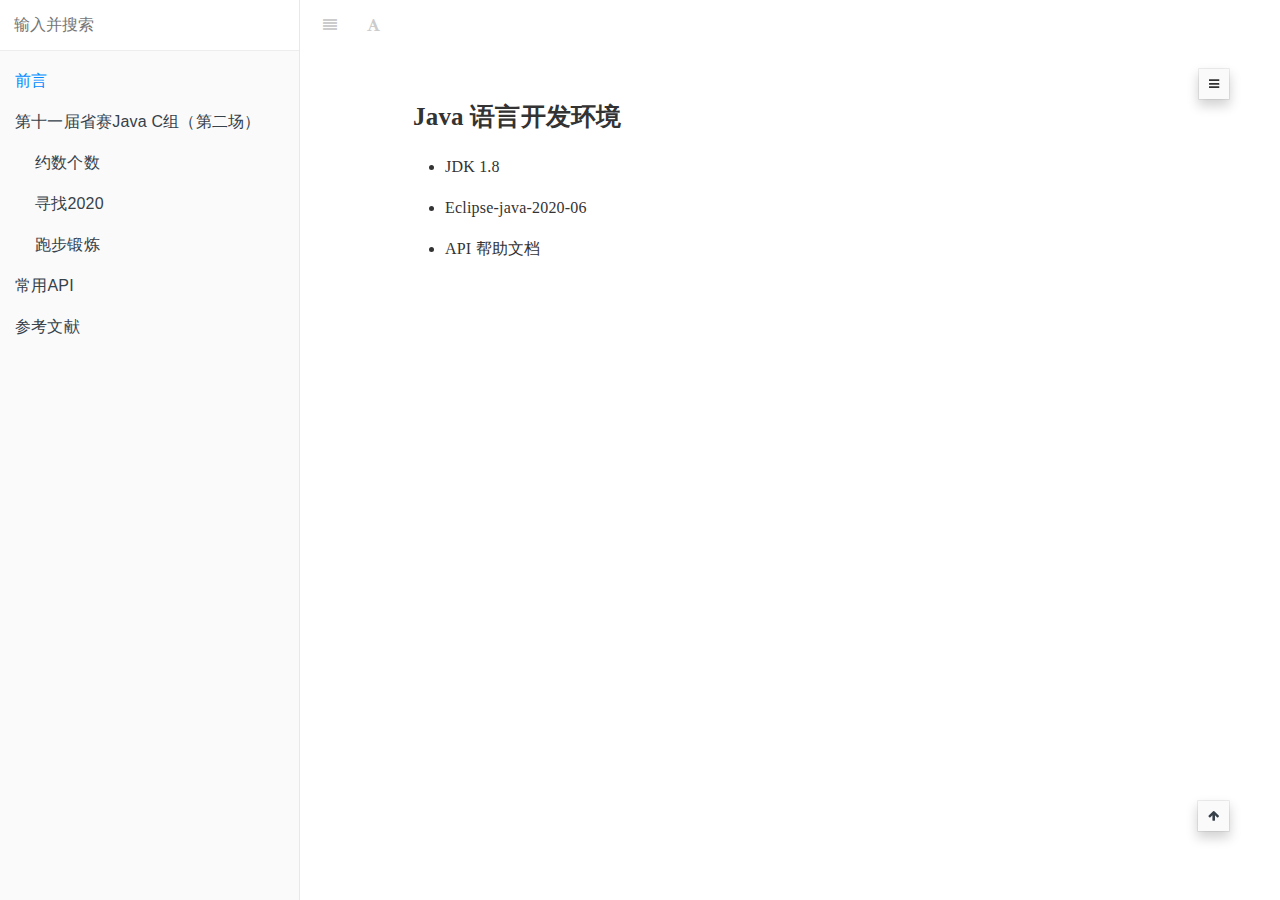
==== _gitbook/_book/index.html @ 218c842d "20230224-1-51" ====
<!DOCTYPE HTML>
<html lang="zh-hans" >
    <head>
        <meta charset="UTF-8">
        <meta content="text/html; charset=utf-8" http-equiv="Content-Type">
        <title>前言 · 蓝桥杯真题</title>
        <meta http-equiv="X-UA-Compatible" content="IE=edge" />
        <meta name="description" content="">
        <meta name="generator" content="GitBook 3.2.3">
        
        
        
    
    <link rel="stylesheet" href="gitbook/style.css">

    
            
                
                <link rel="stylesheet" href="gitbook/gitbook-plugin-anchor-navigation-ex/style/plugin.css">
                
            
                
                <link rel="stylesheet" href="gitbook/gitbook-plugin-katex/katex.min.css">
                
            
                
                <link rel="stylesheet" href="gitbook/gitbook-plugin-code/plugin.css">
                
            
                
                <link rel="stylesheet" href="gitbook/gitbook-plugin-highlight/website.css">
                
            
                
                <link rel="stylesheet" href="gitbook/gitbook-plugin-search/search.css">
                
            
                
                <link rel="stylesheet" href="gitbook/gitbook-plugin-fontsettings/website.css">
                
            
        

    

    
        
        <link rel="stylesheet" href="styles/website.css">
        
    

        
    
    
    <meta name="HandheldFriendly" content="true"/>
    <meta name="viewport" content="width=device-width, initial-scale=1, user-scalable=no">
    <meta name="apple-mobile-web-app-capable" content="yes">
    <meta name="apple-mobile-web-app-status-bar-style" content="black">
    <link rel="apple-touch-icon-precomposed" sizes="152x152" href="gitbook/images/apple-touch-icon-precomposed-152.png">
    <link rel="shortcut icon" href="gitbook/images/favicon.ico" type="image/x-icon">

    
    

    </head>
    <body>
        
<div class="book">
    <div class="book-summary">
        
            
<div id="book-search-input" role="search">
    <input type="text" placeholder="输入并搜索" />
</div>

            
                <nav role="navigation">
                


<ul class="summary">
    
    

    

    
        
        
    
        <li class="chapter active" data-level="1.1" data-path="./">
            
                <a href="./">
            
                    
                    前言
            
                </a>
            

            
        </li>
    
        <li class="chapter " data-level="1.2" >
            
                <span>
            
                    
                    第十一届省赛Java C组（第二场）
            
                </span>
            

            
            <ul class="articles">
                
    
        <li class="chapter " data-level="1.2.1" data-path="articles/00 第十一届省赛Java C组（第二场）/01 约数个数.html">
            
                <a href="articles/00 第十一届省赛Java C组（第二场）/01 约数个数.html">
            
                    
                    约数个数
            
                </a>
            

            
        </li>
    
        <li class="chapter " data-level="1.2.2" data-path="articles/00 第十一届省赛Java C组（第二场）/02 寻找2020.html">
            
                <a href="articles/00 第十一届省赛Java C组（第二场）/02 寻找2020.html">
            
                    
                    寻找2020
            
                </a>
            

            
        </li>
    
        <li class="chapter " data-level="1.2.3" data-path="articles/00 第十一届省赛Java C组（第二场）/03 跑步锻炼.html">
            
                <a href="articles/00 第十一届省赛Java C组（第二场）/03 跑步锻炼.html">
            
                    
                    跑步锻炼
            
                </a>
            

            
        </li>
    

            </ul>
            
        </li>
    
        <li class="chapter " data-level="1.3" data-path="articles/常用API.html">
            
                <a href="articles/常用API.html">
            
                    
                    常用API
            
                </a>
            

            
        </li>
    
        <li class="chapter " data-level="1.4" data-path="articles/参考文献.html">
            
                <a href="articles/参考文献.html">
            
                    
                    参考文献
            
                </a>
            

            
        </li>
    

    
</ul>

                </nav>
            
        
    </div>

    <div class="book-body">
        
            <div class="body-inner">
                
                    

<div class="book-header" role="navigation">
    

    <!-- Title -->
    <h1>
        <i class="fa fa-circle-o-notch fa-spin"></i>
        <a href="." >前言</a>
    </h1>
</div>




                    <div class="page-wrapper" tabindex="-1" role="main">
                        <div class="page-inner">
                            
<div id="book-search-results">
    <div class="search-noresults">
    
                                <section class="normal markdown-section">
                                
                                <div id="anchor-navigation-ex-navbar"><i class="fa fa-navicon"></i><ul><li><span class="title-icon "></span><a href="#java-&#x8BED;&#x8A00;&#x5F00;&#x53D1;&#x73AF;&#x5883;"><b></b>Java &#x8BED;&#x8A00;&#x5F00;&#x53D1;&#x73AF;&#x5883;</a></li></ul></div><a href="#java-&#x8BED;&#x8A00;&#x5F00;&#x53D1;&#x73AF;&#x5883;" id="anchorNavigationExGoTop"><i class="fa fa-arrow-up"></i></a><h1 id="java-&#x8BED;&#x8A00;&#x5F00;&#x53D1;&#x73AF;&#x5883;"><a name="java-&#x8BED;&#x8A00;&#x5F00;&#x53D1;&#x73AF;&#x5883;" class="anchor-navigation-ex-anchor" href="#java-&#x8BED;&#x8A00;&#x5F00;&#x53D1;&#x73AF;&#x5883;"><i class="fa fa-link" aria-hidden="true"></i></a>Java &#x8BED;&#x8A00;&#x5F00;&#x53D1;&#x73AF;&#x5883;</h1>
<ul>
<li><p>JDK 1.8</p>
</li>
<li><p>Eclipse-java-2020-06</p>
</li>
<li><p>API &#x5E2E;&#x52A9;&#x6587;&#x6863;</p>
</li>
</ul>

                                
                                </section>
                            
    </div>
    <div class="search-results">
        <div class="has-results">
            
            <h1 class="search-results-title"><span class='search-results-count'></span> results matching "<span class='search-query'></span>"</h1>
            <ul class="search-results-list"></ul>
            
        </div>
        <div class="no-results">
            
            <h1 class="search-results-title">No results matching "<span class='search-query'></span>"</h1>
            
        </div>
    </div>
</div>

                        </div>
                    </div>
                
            </div>

            
                
                
            
        
    </div>

    <script>
        var gitbook = gitbook || [];
        gitbook.push(function() {
            gitbook.page.hasChanged({"page":{"title":"前言","level":"1.1","depth":1,"next":{"title":"第十一届省赛Java C组（第二场）","level":"1.2","depth":1,"ref":"","articles":[{"title":"约数个数","level":"1.2.1","depth":2,"path":"articles/00 第十一届省赛Java C组（第二场）/01 约数个数.md","ref":"articles/00 第十一届省赛Java C组（第二场）/01 约数个数.md","articles":[]},{"title":"寻找2020","level":"1.2.2","depth":2,"path":"articles/00 第十一届省赛Java C组（第二场）/02 寻找2020.md","ref":"articles/00 第十一届省赛Java C组（第二场）/02 寻找2020.md","articles":[]},{"title":"跑步锻炼","level":"1.2.3","depth":2,"path":"articles/00 第十一届省赛Java C组（第二场）/03 跑步锻炼.md","ref":"articles/00 第十一届省赛Java C组（第二场）/03 跑步锻炼.md","articles":[]}]},"dir":"ltr"},"config":{"plugins":["-sharing","anchor-navigation-ex","katex","code","livereload"],"styles":{"website":"styles/website.css"},"pluginsConfig":{"livereload":{},"search":{},"lunr":{"maxIndexSize":1000000,"ignoreSpecialCharacters":false},"code":{"copyButtons":true},"katex":{},"fontsettings":{"theme":"white","family":"sans","size":2},"fontSettings":{"size":2,"family":"serif","theme":"white"},"highlight":{},"anchor-navigation-ex":{"showLevelIcon":false,"mode":"float","pageTop":{"level1Icon":"","level2Icon":"","level3Icon":"","showLevelIcon":false},"showLevel":false,"tocLevel1Icon":"fa fa-hand-o-right","tocLevel2Icon":"fa fa-hand-o-right","tocLevel3Icon":"fa fa-hand-o-right","showGoTop":true,"printLog":false,"multipleH1":false,"multipleH2":false,"associatedWithSummary":true,"multipleH3":false,"float":{"floatIcon":"fa fa-navicon","level1Icon":"","level2Icon":"","level3Icon":"","showLevelIcon":false},"multipleH4":false},"theme-default":{"styles":{"website":"styles/website.css","pdf":"styles/pdf.css","epub":"styles/epub.css","mobi":"styles/mobi.css","ebook":"styles/ebook.css","print":"styles/print.css"},"showLevel":false}},"theme":"default","pdf":{"pageNumbers":true,"fontSize":12,"fontFamily":"Arial","paperSize":"a4","chapterMark":"pagebreak","pageBreaksBefore":"/","margin":{"right":62,"left":62,"top":56,"bottom":56}},"structure":{"langs":"LANGS.md","readme":"README.md","glossary":"GLOSSARY.md","summary":"SUMMARY.md"},"variables":{},"title":"蓝桥杯真题","language":"zh-hans","gitbook":"*"},"file":{"path":"README.md","mtime":"2023-02-23T16:54:51.376Z","type":"markdown"},"gitbook":{"version":"3.2.3","time":"2023-02-23T17:39:58.473Z"},"basePath":".","book":{"language":""}});
        });
    </script>
</div>

        
    <script src="gitbook/gitbook.js"></script>
    <script src="gitbook/theme.js"></script>
    
        
        <script src="gitbook/gitbook-plugin-code/plugin.js"></script>
        
    
        
        <script src="gitbook/gitbook-plugin-livereload/plugin.js"></script>
        
    
        
        <script src="gitbook/gitbook-plugin-search/search-engine.js"></script>
        
    
        
        <script src="gitbook/gitbook-plugin-search/search.js"></script>
        
    
        
        <script src="gitbook/gitbook-plugin-lunr/lunr.min.js"></script>
        
    
        
        <script src="gitbook/gitbook-plugin-lunr/search-lunr.js"></script>
        
    
        
        <script src="gitbook/gitbook-plugin-fontsettings/fontsettings.js"></script>
        
    

    </body>
</html>
---- _gitbook/_book/gitbook/gitbook-plugin-anchor-navigation-ex/style/plugin.css ----
/** 浮动导航 */
#anchor-navigation-ex-navbar {
    background-color: #fafafa;
    border: 1px solid rgba(0, 0, 0, .07);
    border-radius: 1px;
    -webkit-box-shadow: 0 6px 12px rgba(0, 0, 0, .175);
    box-shadow: 0 6px 12px rgba(0, 0, 0, .175);
    background-clip: padding-box;
    padding: 5px 10px;
    position: fixed;
    /*background-color: rgba(255,255,255,0.98);*/
    right: 50px;
    top: 68px;
    font-size: 12px;
    white-space: nowrap;
    z-index: 999;
    cursor: pointer;
    text-align: right;
    max-height: 70%;
    overflow-y: auto;
    overflow-x: hidden;
}

#anchor-navigation-ex-navbar ul {
    display: none;
    text-align: left;
    padding-right: 10px;
    padding-left: 10px;
    list-style-type: none;
}

#anchor-navigation-ex-navbar:hover ul {
    display: block;
}

#anchor-navigation-ex-navbar ul li a {
    text-decoration: none;
    border-bottom: none;
    font-size: 14px;
    color: #364149;
    background: 0 0;
    text-overflow: ellipsis;
    overflow: hidden;
    white-space: nowrap;
    position: relative;
}

#anchor-navigation-ex-navbar ul li a:hover {
    text-decoration: underline;
}

#anchor-navigation-ex-navbar ul li .title-icon {
    padding-right: 4px;
}

/*对应官网皮肤主题颜色*/
.book.color-theme-1 #anchor-navigation-ex-navbar {
    background-color: #111111;
    border-color: #7e888b;
    color: #afa790;
}

.book.color-theme-1 #anchor-navigation-ex-navbar ul li a {
    color: #877f6a;
}

.book.color-theme-2 #anchor-navigation-ex-navbar {
    background-color: #2d3143;
    border-color: #272a3a;
    color: #bcc1d2;
}

.book.color-theme-2 #anchor-navigation-ex-navbar ul li a {
    color: #c1c6d7;
}

/* 返回顶部 */
#anchorNavigationExGoTop {
    position: fixed;
    right: 50px;
    bottom: 68px;
    background-color: #fafafa;
    border: 1px solid rgba(0, 0, 0, .07);
    border-radius: 1px;
    -webkit-box-shadow: 0 6px 12px rgba(0, 0, 0, .175);
    box-shadow: 0 6px 12px rgba(0, 0, 0, .175);
    background-clip: padding-box;
    z-index: 999;
    cursor: pointer;
    font-size: 12px;
    padding: 5px 10px;
    color: #364149;
}
/*对应官网皮肤主题颜色*/
.book.color-theme-1 #anchorNavigationExGoTop {
    background-color: #111111;
    border-color: #7e888b;
    color: #afa790;
}

.book.color-theme-2 #anchorNavigationExGoTop {
    background-color: #2d3143;
    border-color: #272a3a;
    color: #bcc1d2;
}

a.anchor-navigation-ex-anchor {
    color: inherit !important;
    display: none;
    margin-left: -30px;
    padding-left: 40px;
    cursor: pointer;
    position: absolute;
    top: 0;
    left: 0;
    bottom: 0;
}

a.anchor-navigation-ex-anchor i {
    margin-left: -30px;
    /*color: #000;*/
    vertical-align: middle;
    font-size: 16px !important;
}

h1, h2, h3, h4, h5, h6 {
    position: relative;
}

h1:hover a.anchor-navigation-ex-anchor, h2:hover a.anchor-navigation-ex-anchor, h3:hover a.anchor-navigation-ex-anchor,
h4:hover a.anchor-navigation-ex-anchor, h5:hover a.anchor-navigation-ex-anchor, h6:hover a.anchor-navigation-ex-anchor {
    display: inline-block;
}

.book .book-body .page-wrapper .page-inner section.normal {
    overflow: visible;
}

/* 页面内顶部固定导航  */
#anchor-navigation-ex-pagetop-navbar{
    border: 1px solid rgba(0, 0, 0, .07);
    border-radius: 1px;
    background-clip: padding-box;
    padding: 5px 10px;
    background-color: #fafafa;
    font-size: 12px;
}

#anchor-navigation-ex-pagetop-navbar ul {
    text-align: left;
    padding-right: 10px;
    padding-left: 10px;
    list-style-type: none;
}

#anchor-navigation-ex-pagetop-navbar:hover ul {
    display: block;
}

#anchor-navigation-ex-pagetop-navbar ul li a {
    text-decoration: none;
    border-bottom: none;
    font-size: 14px;
    color: #364149;
    background: 0 0;
    text-overflow: ellipsis;
    overflow: hidden;
    white-space: nowrap;
    position: relative;
}

#anchor-navigation-ex-pagetop-navbar ul li a:hover {
    text-decoration: underline;
}

#anchor-navigation-ex-pagetop-navbar ul li .title-icon {
    padding-right: 4px;
}

/*对应官网皮肤主题颜色*/
.book.color-theme-1 #anchor-navigation-ex-pagetop-navbar {
    background-color: #111111;
    border-color: #7e888b;
    color: #afa790;
}

.book.color-theme-1 #anchor-navigation-ex-pagetop-navbar ul li a {
    color: #877f6a;
}

.book.color-theme-2 #anchor-navigation-ex-pagetop-navbar {
    background-color: #2d3143;
    border-color: #272a3a;
    color: #bcc1d2;
}

.book.color-theme-2 #anchor-navigation-ex-pagetop-navbar ul li a {
    color: #c1c6d7;
}
---- _gitbook/_book/gitbook/gitbook-plugin-code/plugin.css ----
#code-textarea {
  height: 0;
  position: fixed;
  top: -1000px;
  width: 0;
}

.code-wrapper {
  position: relative;
}

.code-wrapper i {
  color: #c1c7cd;
  cursor: pointer;
  font-size: 12px;
  font-weight: bold;
  position: absolute;
  right: 1em;
  top: 1em;
}

.code-wrapper pre {
  background: #f7f8f9;
  border-radius: 3px;
  counter-reset: line;
  font-size: 15px;
}

.code-wrapper pre > code > span.code-line:before {
  counter-increment: line;
  color: #c1c7cd;
  content: counter(line);
  display: inline-block;
  font-size: 12px;
  margin-right: 1.5em;
  width: 1em;
}
---- _gitbook/_book/gitbook/gitbook-plugin-highlight/website.css ----
.book .book-body .page-wrapper .page-inner section.normal pre,
.book .book-body .page-wrapper .page-inner section.normal code {
  /* http://jmblog.github.com/color-themes-for-google-code-highlightjs */
  /* Tomorrow Comment */
  /* Tomorrow Red */
  /* Tomorrow Orange */
  /* Tomorrow Yellow */
  /* Tomorrow Green */
  /* Tomorrow Aqua */
  /* Tomorrow Blue */
  /* Tomorrow Purple */
}
.book .book-body .page-wrapper .page-inner section.normal pre .hljs-comment,
.book .book-body .page-wrapper .page-inner section.normal code .hljs-comment,
.book .book-body .page-wrapper .page-inner section.normal pre .hljs-title,
.book .book-body .page-wrapper .page-inner section.normal code .hljs-title {
  color: #8e908c;
}
.book .book-body .page-wrapper .page-inner section.normal pre .hljs-variable,
.book .book-body .page-wrapper .page-inner section.normal code .hljs-variable,
.book .book-body .page-wrapper .page-inner section.normal pre .hljs-attribute,
.book .book-body .page-wrapper .page-inner section.normal code .hljs-attribute,
.book .book-body .page-wrapper .page-inner section.normal pre .hljs-tag,
.book .book-body .page-wrapper .page-inner section.normal code .hljs-tag,
.book .book-body .page-wrapper .page-inner section.normal pre .hljs-regexp,
.book .book-body .page-wrapper .page-inner section.normal code .hljs-regexp,
.book .book-body .page-wrapper .page-inner section.normal pre .hljs-deletion,
.book .book-body .page-wrapper .page-inner section.normal code .hljs-deletion,
.book .book-body .page-wrapper .page-inner section.normal pre .ruby .hljs-constant,
.book .book-body .page-wrapper .page-inner section.normal code .ruby .hljs-constant,
.book .book-body .page-wrapper .page-inner section.normal pre .xml .hljs-tag .hljs-title,
.book .book-body .page-wrapper .page-inner section.normal code .xml .hljs-tag .hljs-title,
.book .book-body .page-wrapper .page-inner section.normal pre .xml .hljs-pi,
.book .book-body .page-wrapper .page-inner section.normal code .xml .hljs-pi,
.book .book-body .page-wrapper .page-inner section.normal pre .xml .hljs-doctype,
.book .book-body .page-wrapper .page-inner section.normal code .xml .hljs-doctype,
.book .book-body .page-wrapper .page-inner section.normal pre .html .hljs-doctype,
.book .book-body .page-wrapper .page-inner section.normal code .html .hljs-doctype,
.book .book-body .page-wrapper .page-inner section.normal pre .css .hljs-id,
.book .book-body .page-wrapper .page-inner section.normal code .css .hljs-id,
.book .book-body .page-wrapper .page-inner section.normal pre .css .hljs-class,
.book .book-body .page-wrapper .page-inner section.normal code .css .hljs-class,
.book .book-body .page-wrapper .page-inner section.normal pre .css .hljs-pseudo,
.book .book-body .page-wrapper .page-inner section.normal code .css .hljs-pseudo {
  color: #c82829;
}
.book .book-body .page-wrapper .page-inner section.normal pre .hljs-number,
.book .book-body .page-wrapper .page-inner section.normal code .hljs-number,
.book .book-body .page-wrapper .page-inner section.normal pre .hljs-preprocessor,
.book .book-body .page-wrapper .page-inner section.normal code .hljs-preprocessor,
.book .book-body .page-wrapper .page-inner section.normal pre .hljs-pragma,
.book .book-body .page-wrapper .page-inner section.normal code .hljs-pragma,
.book .book-body .page-wrapper .page-inner section.normal pre .hljs-built_in,
.book .book-body .page-wrapper .page-inner section.normal code .hljs-built_in,
.book .book-body .page-wrapper .page-inner section.normal pre .hljs-literal,
.book .book-body .page-wrapper .page-inner section.normal code .hljs-literal,
.book .book-body .page-wrapper .page-inner section.normal pre .hljs-params,
.book .book-body .page-wrapper .page-inner section.normal code .hljs-params,
.book .book-body .page-wrapper .page-inner section.normal pre .hljs-constant,
.book .book-body .page-wrapper .page-inner section.normal code .hljs-constant {
  color: #f5871f;
}
.book .book-body .page-wrapper .page-inner section.normal pre .ruby .hljs-class .hljs-title,
.book .book-body .page-wrapper .page-inner section.normal code .ruby .hljs-class .hljs-title,
.book .book-body .page-wrapper .page-inner section.normal pre .css .hljs-rules .hljs-attribute,
.book .book-body .page-wrapper .page-inner section.normal code .css .hljs-rules .hljs-attribute {
  color: #eab700;
}
.book .book-body .page-wrapper .page-inner section.normal pre .hljs-string,
.book .book-body .page-wrapper .page-inner section.normal code .hljs-string,
.book .book-body .page-wrapper .page-inner section.normal pre .hljs-value,
.book .book-body .page-wrapper .page-inner section.normal code .hljs-value,
.book .book-body .page-wrapper .page-inner section.normal pre .hljs-inheritance,
.book .book-body .page-wrapper .page-inner section.normal code .hljs-inheritance,
.book .book-body .page-wrapper .page-inner section.normal pre .hljs-header,
.book .book-body .page-wrapper .page-inner section.normal code .hljs-header,
.book .book-body .page-wrapper .page-inner section.normal pre .hljs-addition,
.book .book-body .page-wrapper .page-inner section.normal code .hljs-addition,
.book .book-body .page-wrapper .page-inner section.normal pre .ruby .hljs-symbol,
.book .book-body .page-wrapper .page-inner section.normal code .ruby .hljs-symbol,
.book .book-body .page-wrapper .page-inner section.normal pre .xml .hljs-cdata,
.book .book-body .page-wrapper .page-inner section.normal code .xml .hljs-cdata {
  color: #718c00;
}
.book .book-body .page-wrapper .page-inner section.normal pre .css .hljs-hexcolor,
.book .book-body .page-wrapper .page-inner section.normal code .css .hljs-hexcolor {
  color: #3e999f;
}
.book .book-body .page-wrapper .page-inner section.normal pre .hljs-function,
.book .book-body .page-wrapper .page-inner section.normal code .hljs-function,
.book .book-body .page-wrapper .page-inner section.normal pre .python .hljs-decorator,
.book .book-body .page-wrapper .page-inner section.normal code .python .hljs-decorator,
.book .book-body .page-wrapper .page-inner section.normal pre .python .hljs-title,
.book .book-body .page-wrapper .page-inner section.normal code .python .hljs-title,
.book .book-body .page-wrapper .page-inner section.normal pre .ruby .hljs-function .hljs-title,
.book .book-body .page-wrapper .page-inner section.normal code .ruby .hljs-function .hljs-title,
.book .book-body .page-wrapper .page-inner section.normal pre .ruby .hljs-title .hljs-keyword,
.book .book-body .page-wrapper .page-inner section.normal code .ruby .hljs-title .hljs-keyword,
.book .book-body .page-wrapper .page-inner section.normal pre .perl .hljs-sub,
.book .book-body .page-wrapper .page-inner section.normal code .perl .hljs-sub,
.book .book-body .page-wrapper .page-inner section.normal pre .javascript .hljs-title,
.book .book-body .page-wrapper .page-inner section.normal code .javascript .hljs-title,
.book .book-body .page-wrapper .page-inner section.normal pre .coffeescript .hljs-title,
.book .book-body .page-wrapper .page-inner section.normal code .coffeescript .hljs-title {
  color: #4271ae;
}
.book .book-body .page-wrapper .page-inner section.normal pre .hljs-keyword,
.book .book-body .page-wrapper .page-inner section.normal code .hljs-keyword,
.book .book-body .page-wrapper .page-inner section.normal pre .javascript .hljs-function,
.book .book-body .page-wrapper .page-inner section.normal code .javascript .hljs-function {
  color: #8959a8;
}
.book .book-body .page-wrapper .page-inner section.normal pre .hljs,
.book .book-body .page-wrapper .page-inner section.normal code .hljs {
  display: block;
  background: white;
  color: #4d4d4c;
  padding: 0.5em;
}
.book .book-body .page-wrapper .page-inner section.normal pre .coffeescript .javascript,
.book .book-body .page-wrapper .page-inner section.normal code .coffeescript .javascript,
.book .book-body .page-wrapper .page-inner section.normal pre .javascript .xml,
.book .book-body .page-wrapper .page-inner section.normal code .javascript .xml,
.book .book-body .page-wrapper .page-inner section.normal pre .tex .hljs-formula,
.book .book-body .page-wrapper .page-inner section.normal code .tex .hljs-formula,
.book .book-body .page-wrapper .page-inner section.normal pre .xml .javascript,
.book .book-body .page-wrapper .page-inner section.normal code .xml .javascript,
.book .book-body .page-wrapper .page-inner section.normal pre .xml .vbscript,
.book .book-body .page-wrapper .page-inner section.normal code .xml .vbscript,
.book .book-body .page-wrapper .page-inner section.normal pre .xml .css,
.book .book-body .page-wrapper .page-inner section.normal code .xml .css,
.book .book-body .page-wrapper .page-inner section.normal pre .xml .hljs-cdata,
.book .book-body .page-wrapper .page-inner section.normal code .xml .hljs-cdata {
  opacity: 0.5;
}
.book.color-theme-1 .book-body .page-wrapper .page-inner section.normal pre,
.book.color-theme-1 .book-body .page-wrapper .page-inner section.normal code {
  /*

Orginal Style from ethanschoonover.com/solarized (c) Jeremy Hull <sourdrums@gmail.com>

*/
  /* Solarized Green */
  /* Solarized Cyan */
  /* Solarized Blue */
  /* Solarized Yellow */
  /* Solarized Orange */
  /* Solarized Red */
  /* Solarized Violet */
}
.book.color-theme-1 .book-body .page-wrapper .page-inner section.normal pre .hljs,
.book.color-theme-1 .book-body .page-wrapper .page-inner section.normal code .hljs {
  display: block;
  padding: 0.5em;
  background: #fdf6e3;
  color: #657b83;
}
.book.color-theme-1 .book-body .page-wrapper .page-inner section.normal pre .hljs-comment,
.book.color-theme-1 .book-body .page-wrapper .page-inner section.normal code .hljs-comment,
.book.color-theme-1 .book-body .page-wrapper .page-inner section.normal pre .hljs-template_comment,
.book.color-theme-1 .book-body .page-wrapper .page-inner section.normal code .hljs-template_comment,
.book.color-theme-1 .book-body .page-wrapper .page-inner section.normal pre .diff .hljs-header,
.book.color-theme-1 .book-body .page-wrapper .page-inner section.normal code .diff .hljs-header,
.book.color-theme-1 .book-body .page-wrapper .page-inner section.normal pre .hljs-doctype,
.book.color-theme-1 .book-body .page-wrapper .page-inner section.normal code .hljs-doctype,
.book.color-theme-1 .book-body .page-wrapper .page-inner section.normal pre .hljs-pi,
.book.color-theme-1 .book-body .page-wrapper .page-inner section.normal code .hljs-pi,
.book.color-theme-1 .book-body .page-wrapper .page-inner section.normal pre .lisp .hljs-string,
.book.color-theme-1 .book-body .page-wrapper .page-inner section.normal code .lisp .hljs-string,
.book.color-theme-1 .book-body .page-wrapper .page-inner section.normal pre .hljs-javadoc,
.book.color-theme-1 .book-body .page-wrapper .page-inner section.normal code .hljs-javadoc {
  color: #93a1a1;
}
.book.color-theme-1 .book-body .page-wrapper .page-inner section.normal pre .hljs-keyword,
.book.color-theme-1 .book-body .page-wrapper .page-inner section.normal code .hljs-keyword,
.book.color-theme-1 .book-body .page-wrapper .page-inner section.normal pre .hljs-winutils,
.book.color-theme-1 .book-body .page-wrapper .page-inner section.normal code .hljs-winutils,
.book.color-theme-1 .book-body .page-wrapper .page-inner section.normal pre .method,
.book.color-theme-1 .book-body .page-wrapper .page-inner section.normal code .method,
.book.color-theme-1 .book-body .page-wrapper .page-inner section.normal pre .hljs-addition,
.book.color-theme-1 .book-body .page-wrapper .page-inner section.normal code .hljs-addition,
.book.color-theme-1 .book-body .page-wrapper .page-inner section.normal pre .css .hljs-tag,
.book.color-theme-1 .book-body .page-wrapper .page-inner section.normal code .css .hljs-tag,
.book.color-theme-1 .book-body .page-wrapper .page-inner section.normal pre .hljs-request,
.book.color-theme-1 .book-body .page-wrapper .page-inner section.normal code .hljs-request,
.book.color-theme-1 .book-body .page-wrapper .page-inner section.normal pre .hljs-status,
.book.color-theme-1 .book-body .page-wrapper .page-inner section.normal code .hljs-status,
.book.color-theme-1 .book-body .page-wrapper .page-inner section.normal pre .nginx .hljs-title,
.book.color-theme-1 .book-body .page-wrapper .page-inner section.normal code .nginx .hljs-title {
  color: #859900;
}
.book.color-theme-1 .book-body .page-wrapper .page-inner section.normal pre .hljs-number,
.book.color-theme-1 .book-body .page-wrapper .page-inner section.normal code .hljs-number,
.book.color-theme-1 .book-body .page-wrapper .page-inner section.normal pre .hljs-command,
.book.color-theme-1 .book-body .page-wrapper .page-inner section.normal code .hljs-command,
.book.color-theme-1 .book-body .page-wrapper .page-inner section.normal pre .hljs-string,
.book.color-theme-1 .book-body .page-wrapper .page-inner section.normal code .hljs-string,
.book.color-theme-1 .book-body .page-wrapper .page-inner section.normal pre .hljs-tag .hljs-value,
.book.color-theme-1 .book-body .page-wrapper .page-inner section.normal code .hljs-tag .hljs-value,
.book.color-theme-1 .book-body .page-wrapper .page-inner section.normal pre .hljs-rules .hljs-value,
.book.color-theme-1 .book-body .page-wrapper .page-inner section.normal code .hljs-rules .hljs-value,
.book.color-theme-1 .book-body .page-wrapper .page-inner section.normal pre .hljs-phpdoc,
.book.color-theme-1 .book-body .page-wrapper .page-inner section.normal code .hljs-phpdoc,
.book.color-theme-1 .book-body .page-wrapper .page-inner section.normal pre .tex .hljs-formula,
.book.color-theme-1 .book-body .page-wrapper .page-inner section.normal code .tex .hljs-formula,
.book.color-theme-1 .book-body .page-wrapper .page-inner section.normal pre .hljs-regexp,
.book.color-theme-1 .book-body .page-wrapper .page-inner section.normal code .hljs-regexp,
.book.color-theme-1 .book-body .page-wrapper .page-inner section.normal pre .hljs-hexcolor,
.book.color-theme-1 .book-body .page-wrapper .page-inner section.normal code .hljs-hexcolor,
.book.color-theme-1 .book-body .page-wrapper .page-inner section.normal pre .hljs-link_url,
.book.color-theme-1 .book-body .page-wrapper .page-inner section.normal code .hljs-link_url {
  color: #2aa198;
}
.book.color-theme-1 .book-body .page-wrapper .page-inner section.normal pre .hljs-title,
.book.color-theme-1 .book-body .page-wrapper .page-inner section.normal code .hljs-title,
.book.color-theme-1 .book-body .page-wrapper .page-inner section.normal pre .hljs-localvars,
.book.color-theme-1 .book-body .page-wrapper .page-inner section.normal code .hljs-localvars,
.book.color-theme-1 .book-body .page-wrapper .page-inner section.normal pre .hljs-chunk,
.book.color-theme-1 .book-body .page-wrapper .page-inner section.normal code .hljs-chunk,
.book.color-theme-1 .book-body .page-wrapper .page-inner section.normal pre .hljs-decorator,
.book.color-theme-1 .book-body .page-wrapper .page-inner section.normal code .hljs-decorator,
.book.color-theme-1 .book-body .page-wrapper .page-inner section.normal pre .hljs-built_in,
.book.color-theme-1 .book-body .page-wrapper .page-inner section.normal code .hljs-built_in,
.book.color-theme-1 .book-body .page-wrapper .page-inner section.normal pre .hljs-identifier,
.book.color-theme-1 .book-body .page-wrapper .page-inner section.normal code .hljs-identifier,
.book.color-theme-1 .book-body .page-wrapper .page-inner section.normal pre .vhdl .hljs-literal,
.book.color-theme-1 .book-body .page-wrapper .page-inner section.normal code .vhdl .hljs-literal,
.book.color-theme-1 .book-body .page-wrapper .page-inner section.normal pre .hljs-id,
.book.color-theme-1 .book-body .page-wrapper .page-inner section.normal code .hljs-id,
.book.color-theme-1 .book-body .page-wrapper .page-inner section.normal pre .css .hljs-function,
.book.color-theme-1 .book-body .page-wrapper .page-inner section.normal code .css .hljs-function {
  color: #268bd2;
}
.book.color-theme-1 .book-body .page-wrapper .page-inner section.normal pre .hljs-attribute,
.book.color-theme-1 .book-body .page-wrapper .page-inner section.normal code .hljs-attribute,
.book.color-theme-1 .book-body .page-wrapper .page-inner section.normal pre .hljs-variable,
.book.color-theme-1 .book-body .page-wrapper .page-inner section.normal code .hljs-variable,
.book.color-theme-1 .book-body .page-wrapper .page-inner section.normal pre .lisp .hljs-body,
.book.color-theme-1 .book-body .page-wrapper .page-inner section.normal code .lisp .hljs-body,
.book.color-theme-1 .book-body .page-wrapper .page-inner section.normal pre .smalltalk .hljs-number,
.book.color-theme-1 .book-body .page-wrapper .page-inner section.normal code .smalltalk .hljs-number,
.book.color-theme-1 .book-body .page-wrapper .page-inner section.normal pre .hljs-constant,
.book.color-theme-1 .book-body .page-wrapper .page-inner section.normal code .hljs-constant,
.book.color-theme-1 .book-body .page-wrapper .page-inner section.normal pre .hljs-class .hljs-title,
.book.color-theme-1 .book-body .page-wrapper .page-inner section.normal code .hljs-class .hljs-title,
.book.color-theme-1 .book-body .page-wrapper .page-inner section.normal pre .hljs-parent,
.book.color-theme-1 .book-body .page-wrapper .page-inner section.normal code .hljs-parent,
.book.color-theme-1 .book-body .page-wrapper .page-inner section.normal pre .haskell .hljs-type,
.book.color-theme-1 .book-body .page-wrapper .page-inner section.normal code .haskell .hljs-type,
.book.color-theme-1 .book-body .page-wrapper .page-inner section.normal pre .hljs-link_reference,
.book.color-theme-1 .book-body .page-wrapper .page-inner section.normal code .hljs-link_reference {
  color: #b58900;
}
.book.color-theme-1 .book-body .page-wrapper .page-inner section.normal pre .hljs-preprocessor,
.book.color-theme-1 .book-body .page-wrapper .page-inner section.normal code .hljs-preprocessor,
.book.color-theme-1 .book-body .page-wrapper .page-inner section.normal pre .hljs-preprocessor .hljs-keyword,
.book.color-theme-1 .book-body .page-wrapper .page-inner section.normal code .hljs-preprocessor .hljs-keyword,
.book.color-theme-1 .book-body .page-wrapper .page-inner section.normal pre .hljs-pragma,
.book.color-theme-1 .book-body .page-wrapper .page-inner section.normal code .hljs-pragma,
.book.color-theme-1 .book-body .page-wrapper .page-inner section.normal pre .hljs-shebang,
.book.color-theme-1 .book-body .page-wrapper .page-inner section.normal code .hljs-shebang,
.book.color-theme-1 .book-body .page-wrapper .page-inner section.normal pre .hljs-symbol,
.book.color-theme-1 .book-body .page-wrapper .page-inner section.normal code .hljs-symbol,
.book.color-theme-1 .book-body .page-wrapper .page-inner section.normal pre .hljs-symbol .hljs-string,
.book.color-theme-1 .book-body .page-wrapper .page-inner section.normal code .hljs-symbol .hljs-string,
.book.color-theme-1 .book-body .page-wrapper .page-inner section.normal pre .diff .hljs-change,
.book.color-theme-1 .book-body .page-wrapper .page-inner section.normal code .diff .hljs-change,
.book.color-theme-1 .book-body .page-wrapper .page-inner section.normal pre .hljs-special,
.book.color-theme-1 .book-body .page-wrapper .page-inner section.normal code .hljs-special,
.book.color-theme-1 .book-body .page-wrapper .page-inner section.normal pre .hljs-attr_selector,
.book.color-theme-1 .book-body .page-wrapper .page-inner section.normal code .hljs-attr_selector,
.book.color-theme-1 .book-body .page-wrapper .page-inner section.normal pre .hljs-subst,
.book.color-theme-1 .book-body .page-wrapper .page-inner section.normal code .hljs-subst,
.book.color-theme-1 .book-body .page-wrapper .page-inner section.normal pre .hljs-cdata,
.book.color-theme-1 .book-body .page-wrapper .page-inner section.normal code .hljs-cdata,
.book.color-theme-1 .book-body .page-wrapper .page-inner section.normal pre .clojure .hljs-title,
.book.color-theme-1 .book-body .page-wrapper .page-inner section.normal code .clojure .hljs-title,
.book.color-theme-1 .book-body .page-wrapper .page-inner section.normal pre .css .hljs-pseudo,
.book.color-theme-1 .book-body .page-wrapper .page-inner section.normal code .css .hljs-pseudo,
.book.color-theme-1 .book-body .page-wrapper .page-inner section.normal pre .hljs-header,
.book.color-theme-1 .book-body .page-wrapper .page-inner section.normal code .hljs-header {
  color: #cb4b16;
}
.book.color-theme-1 .book-body .page-wrapper .page-inner section.normal pre .hljs-deletion,
.book.color-theme-1 .book-body .page-wrapper .page-inner section.normal code .hljs-deletion,
.book.color-theme-1 .book-body .page-wrapper .page-inner section.normal pre .hljs-important,
.book.color-theme-1 .book-body .page-wrapper .page-inner section.normal code .hljs-important {
  color: #dc322f;
}
.book.color-theme-1 .book-body .page-wrapper .page-inner section.normal pre .hljs-link_label,
.book.color-theme-1 .book-body .page-wrapper .page-inner section.normal code .hljs-link_label {
  color: #6c71c4;
}
.book.color-theme-1 .book-body .page-wrapper .page-inner section.normal pre .tex .hljs-formula,
.book.color-theme-1 .book-body .page-wrapper .page-inner section.normal code .tex .hljs-formula {
  background: #eee8d5;
}
.book.color-theme-2 .book-body .page-wrapper .page-inner section.normal pre,
.book.color-theme-2 .book-body .page-wrapper .page-inner section.normal code {
  /* Tomorrow Night Bright Theme */
  /* Original theme - https://github.com/chriskempson/tomorrow-theme */
  /* http://jmblog.github.com/color-themes-for-google-code-highlightjs */
  /* Tomorrow Comment */
  /* Tomorrow Red */
  /* Tomorrow Orange */
  /* Tomorrow Yellow */
  /* Tomorrow Green */
  /* Tomorrow Aqua */
  /* Tomorrow Blue */
  /* Tomorrow Purple */
}
.book.color-theme-2 .book-body .page-wrapper .page-inner section.normal pre .hljs-comment,
.book.color-theme-2 .book-body .page-wrapper .page-inner section.normal code .hljs-comment,
.book.color-theme-2 .book-body .page-wrapper .page-inner section.normal pre .hljs-title,
.book.color-theme-2 .book-body .page-wrapper .page-inner section.normal code .hljs-title {
  color: #969896;
}
.book.color-theme-2 .book-body .page-wrapper .page-inner section.normal pre .hljs-variable,
.book.color-theme-2 .book-body .page-wrapper .page-inner section.normal code .hljs-variable,
.book.color-theme-2 .book-body .page-wrapper .page-inner section.normal pre .hljs-attribute,
.book.color-theme-2 .book-body .page-wrapper .page-inner section.normal code .hljs-attribute,
.book.color-theme-2 .book-body .page-wrapper .page-inner section.normal pre .hljs-tag,
.book.color-theme-2 .book-body .page-wrapper .page-inner section.normal code .hljs-tag,
.book.color-theme-2 .book-body .page-wrapper .page-inner section.normal pre .hljs-regexp,
.book.color-theme-2 .book-body .page-wrapper .page-inner section.normal code .hljs-regexp,
.book.color-theme-2 .book-body .page-wrapper .page-inner section.normal pre .hljs-deletion,
.book.color-theme-2 .book-body .page-wrapper .page-inner section.normal code .hljs-deletion,
.book.color-theme-2 .book-body .page-wrapper .page-inner section.normal pre .ruby .hljs-constant,
.book.color-theme-2 .book-body .page-wrapper .page-inner section.normal code .ruby .hljs-constant,
.book.color-theme-2 .book-body .page-wrapper .page-inner section.normal pre .xml .hljs-tag .hljs-title,
.book.color-theme-2 .book-body .page-wrapper .page-inner section.normal code .xml .hljs-tag .hljs-title,
.book.color-theme-2 .book-body .page-wrapper .page-inner section.normal pre .xml .hljs-pi,
.book.color-theme-2 .book-body .page-wrapper .page-inner section.normal code .xml .hljs-pi,
.book.color-theme-2 .book-body .page-wrapper .page-inner section.normal pre .xml .hljs-doctype,
.book.color-theme-2 .book-body .page-wrapper .page-inner section.normal code .xml .hljs-doctype,
.book.color-theme-2 .book-body .page-wrapper .page-inner section.normal pre .html .hljs-doctype,
.book.color-theme-2 .book-body .page-wrapper .page-inner section.normal code .html .hljs-doctype,
.book.color-theme-2 .book-body .page-wrapper .page-inner section.normal pre .css .hljs-id,
.book.color-theme-2 .book-body .page-wrapper .page-inner section.normal code .css .hljs-id,
.book.color-theme-2 .book-body .page-wrapper .page-inner section.normal pre .css .hljs-class,
.book.color-theme-2 .book-body .page-wrapper .page-inner section.normal code .css .hljs-class,
.book.color-theme-2 .book-body .page-wrapper .page-inner section.normal pre .css .hljs-pseudo,
.book.color-theme-2 .book-body .page-wrapper .page-inner section.normal code .css .hljs-pseudo {
  color: #d54e53;
}
.book.color-theme-2 .book-body .page-wrapper .page-inner section.normal pre .hljs-number,
.book.color-theme-2 .book-body .page-wrapper .page-inner section.normal code .hljs-number,
.book.color-theme-2 .book-body .page-wrapper .page-inner section.normal pre .hljs-preprocessor,
.book.color-theme-2 .book-body .page-wrapper .page-inner section.normal code .hljs-preprocessor,
.book.color-theme-2 .book-body .page-wrapper .page-inner section.normal pre .hljs-pragma,
.book.color-theme-2 .book-body .page-wrapper .page-inner section.normal code .hljs-pragma,
.book.color-theme-2 .book-body .page-wrapper .page-inner section.normal pre .hljs-built_in,
.book.color-theme-2 .book-body .page-wrapper .page-inner section.normal code .hljs-built_in,
.book.color-theme-2 .book-body .page-wrapper .page-inner section.normal pre .hljs-literal,
.book.color-theme-2 .book-body .page-wrapper .page-inner section.normal code .hljs-literal,
.book.color-theme-2 .book-body .page-wrapper .page-inner section.normal pre .hljs-params,
.book.color-theme-2 .book-body .page-wrapper .page-inner section.normal code .hljs-params,
.book.color-theme-2 .book-body .page-wrapper .page-inner section.normal pre .hljs-constant,
.book.color-theme-2 .book-body .page-wrapper .page-inner section.normal code .hljs-constant {
  color: #e78c45;
}
.book.color-theme-2 .book-body .page-wrapper .page-inner section.normal pre .ruby .hljs-class .hljs-title,
.book.color-theme-2 .book-body .page-wrapper .page-inner section.normal code .ruby .hljs-class .hljs-title,
.book.color-theme-2 .book-body .page-wrapper .page-inner section.normal pre .css .hljs-rules .hljs-attribute,
.book.color-theme-2 .book-body .page-wrapper .page-inner section.normal code .css .hljs-rules .hljs-attribute {
  color: #e7c547;
}
.book.color-theme-2 .book-body .page-wrapper .page-inner section.normal pre .hljs-string,
.book.color-theme-2 .book-body .page-wrapper .page-inner section.normal code .hljs-string,
.book.color-theme-2 .book-body .page-wrapper .page-inner section.normal pre .hljs-value,
.book.color-theme-2 .book-body .page-wrapper .page-inner section.normal code .hljs-value,
.book.color-theme-2 .book-body .page-wrapper .page-inner section.normal pre .hljs-inheritance,
.book.color-theme-2 .book-body .page-wrapper .page-inner section.normal code .hljs-inheritance,
.book.color-theme-2 .book-body .page-wrapper .page-inner section.normal pre .hljs-header,
.book.color-theme-2 .book-body .page-wrapper .page-inner section.normal code .hljs-header,
.book.color-theme-2 .book-body .page-wrapper .page-inner section.normal pre .hljs-addition,
.book.color-theme-2 .book-body .page-wrapper .page-inner section.normal code .hljs-addition,
.book.color-theme-2 .book-body .page-wrapper .page-inner section.normal pre .ruby .hljs-symbol,
.book.color-theme-2 .book-body .page-wrapper .page-inner section.normal code .ruby .hljs-symbol,
.book.color-theme-2 .book-body .page-wrapper .page-inner section.normal pre .xml .hljs-cdata,
.book.color-theme-2 .book-body .page-wrapper .page-inner section.normal code .xml .hljs-cdata {
  color: #b9ca4a;
}
.book.color-theme-2 .book-body .page-wrapper .page-inner section.normal pre .css .hljs-hexcolor,
.book.color-theme-2 .book-body .page-wrapper .page-inner section.normal code .css .hljs-hexcolor {
  color: #70c0b1;
}
.book.color-theme-2 .book-body .page-wrapper .page-inner section.normal pre .hljs-function,
.book.color-theme-2 .book-body .page-wrapper .page-inner section.normal code .hljs-function,
.book.color-theme-2 .book-body .page-wrapper .page-inner section.normal pre .python .hljs-decorator,
.book.color-theme-2 .book-body .page-wrapper .page-inner section.normal code .python .hljs-decorator,
.book.color-theme-2 .book-body .page-wrapper .page-inner section.normal pre .python .hljs-title,
.book.color-theme-2 .book-body .page-wrapper .page-inner section.normal code .python .hljs-title,
.book.color-theme-2 .book-body .page-wrapper .page-inner section.normal pre .ruby .hljs-function .hljs-title,
.book.color-theme-2 .book-body .page-wrapper .page-inner section.normal code .ruby .hljs-function .hljs-title,
.book.color-theme-2 .book-body .page-wrapper .page-inner section.normal pre .ruby .hljs-title .hljs-keyword,
.book.color-theme-2 .book-body .page-wrapper .page-inner section.normal code .ruby .hljs-title .hljs-keyword,
.book.color-theme-2 .book-body .page-wrapper .page-inner section.normal pre .perl .hljs-sub,
.book.color-theme-2 .book-body .page-wrapper .page-inner section.normal code .perl .hljs-sub,
.book.color-theme-2 .book-body .page-wrapper .page-inner section.normal pre .javascript .hljs-title,
.book.color-theme-2 .book-body .page-wrapper .page-inner section.normal code .javascript .hljs-title,
.book.color-theme-2 .book-body .page-wrapper .page-inner section.normal pre .coffeescript .hljs-title,
.book.color-theme-2 .book-body .page-wrapper .page-inner section.normal code .coffeescript .hljs-title {
  color: #7aa6da;
}
.book.color-theme-2 .book-body .page-wrapper .page-inner section.normal pre .hljs-keyword,
.book.color-theme-2 .book-body .page-wrapper .page-inner section.normal code .hljs-keyword,
.book.color-theme-2 .book-body .page-wrapper .page-inner section.normal pre .javascript .hljs-function,
.book.color-theme-2 .book-body .page-wrapper .page-inner section.normal code .javascript .hljs-function {
  color: #c397d8;
}
.book.color-theme-2 .book-body .page-wrapper .page-inner section.normal pre .hljs,
.book.color-theme-2 .book-body .page-wrapper .page-inner section.normal code .hljs {
  display: block;
  background: black;
  color: #eaeaea;
  padding: 0.5em;
}
.book.color-theme-2 .book-body .page-wrapper .page-inner section.normal pre .coffeescript .javascript,
.book.color-theme-2 .book-body .page-wrapper .page-inner section.normal code .coffeescript .javascript,
.book.color-theme-2 .book-body .page-wrapper .page-inner section.normal pre .javascript .xml,
.book.color-theme-2 .book-body .page-wrapper .page-inner section.normal code .javascript .xml,
.book.color-theme-2 .book-body .page-wrapper .page-inner section.normal pre .tex .hljs-formula,
.book.color-theme-2 .book-body .page-wrapper .page-inner section.normal code .tex .hljs-formula,
.book.color-theme-2 .book-body .page-wrapper .page-inner section.normal pre .xml .javascript,
.book.color-theme-2 .book-body .page-wrapper .page-inner section.normal code .xml .javascript,
.book.color-theme-2 .book-body .page-wrapper .page-inner section.normal pre .xml .vbscript,
.book.color-theme-2 .book-body .page-wrapper .page-inner section.normal code .xml .vbscript,
.book.color-theme-2 .book-body .page-wrapper .page-inner section.normal pre .xml .css,
.book.color-theme-2 .book-body .page-wrapper .page-inner section.normal code .xml .css,
.book.color-theme-2 .book-body .page-wrapper .page-inner section.normal pre .xml .hljs-cdata,
.book.color-theme-2 .book-body .page-wrapper .page-inner section.normal code .xml .hljs-cdata {
  opacity: 0.5;
}
---- _gitbook/_book/gitbook/gitbook-plugin-search/search.css ----
/*
    This CSS only styled the search results section, not the search input
    It defines the basic interraction to hide content when displaying results, etc
*/
#book-search-results .search-results {
  display: none;
}
#book-search-results .search-results ul.search-results-list {
  list-style-type: none;
  padding-left: 0;
}
#book-search-results .search-results ul.search-results-list li {
  margin-bottom: 1.5rem;
  padding-bottom: 0.5rem;
  /* Highlight results */
}
#book-search-results .search-results ul.search-results-list li p em {
  background-color: rgba(255, 220, 0, 0.4);
  font-style: normal;
}
#book-search-results .search-results .no-results {
  display: none;
}
#book-search-results.open .search-results {
  display: block;
}
#book-search-results.open .search-noresults {
  display: none;
}
#book-search-results.no-results .search-results .has-results {
  display: none;
}
#book-search-results.no-results .search-results .no-results {
  display: block;
}
---- _gitbook/_book/gitbook/gitbook-plugin-fontsettings/website.css ----
/*
 * Theme 1
 */
.color-theme-1 .dropdown-menu {
  background-color: #111111;
  border-color: #7e888b;
}
.color-theme-1 .dropdown-menu .dropdown-caret .caret-inner {
  border-bottom: 9px solid #111111;
}
.color-theme-1 .dropdown-menu .buttons {
  border-color: #7e888b;
}
.color-theme-1 .dropdown-menu .button {
  color: #afa790;
}
.color-theme-1 .dropdown-menu .button:hover {
  color: #73553c;
}
/*
 * Theme 2
 */
.color-theme-2 .dropdown-menu {
  background-color: #2d3143;
  border-color: #272a3a;
}
.color-theme-2 .dropdown-menu .dropdown-caret .caret-inner {
  border-bottom: 9px solid #2d3143;
}
.color-theme-2 .dropdown-menu .buttons {
  border-color: #272a3a;
}
.color-theme-2 .dropdown-menu .button {
  color: #62677f;
}
.color-theme-2 .dropdown-menu .button:hover {
  color: #f4f4f5;
}
.book .book-header .font-settings .font-enlarge {
  line-height: 30px;
  font-size: 1.4em;
}
.book .book-header .font-settings .font-reduce {
  line-height: 30px;
  font-size: 1em;
}
.book.color-theme-1 .book-body {
  color: #704214;
  background: #f3eacb;
}
.book.color-theme-1 .book-body .page-wrapper .page-inner section {
  background: #f3eacb;
}
.book.color-theme-2 .book-body {
  color: #bdcadb;
  background: #1c1f2b;
}
.book.color-theme-2 .book-body .page-wrapper .page-inner section {
  background: #1c1f2b;
}
.book.font-size-0 .book-body .page-inner section {
  font-size: 1.2rem;
}
.book.font-size-1 .book-body .page-inner section {
  font-size: 1.4rem;
}
.book.font-size-2 .book-body .page-inner section {
  font-size: 1.6rem;
}
.book.font-size-3 .book-body .page-inner section {
  font-size: 2.2rem;
}
.book.font-size-4 .book-body .page-inner section {
  font-size: 4rem;
}
.book.font-family-0 {
  font-family: Georgia, serif;
}
.book.font-family-1 {
  font-family: "Helvetica Neue", Helvetica, Arial, sans-serif;
}
.book.color-theme-1 .book-body .page-wrapper .page-inner section.normal {
  color: #704214;
}
.book.color-theme-1 .book-body .page-wrapper .page-inner section.normal a {
  color: inherit;
}
.book.color-theme-1 .book-body .page-wrapper .page-inner section.normal h1,
.book.color-theme-1 .book-body .page-wrapper .page-inner section.normal h2,
.book.color-theme-1 .book-body .page-wrapper .page-inner section.normal h3,
.book.color-theme-1 .book-body .page-wrapper .page-inner section.normal h4,
.book.color-theme-1 .book-body .page-wrapper .page-inner section.normal h5,
.book.color-theme-1 .book-body .page-wrapper .page-inner section.normal h6 {
  color: inherit;
}
.book.color-theme-1 .book-body .page-wrapper .page-inner section.normal h1,
.book.color-theme-1 .book-body .page-wrapper .page-inner section.normal h2 {
  border-color: inherit;
}
.book.color-theme-1 .book-body .page-wrapper .page-inner section.normal h6 {
  color: inherit;
}
.book.color-theme-1 .book-body .page-wrapper .page-inner section.normal hr {
  background-color: inherit;
}
.book.color-theme-1 .book-body .page-wrapper .page-inner section.normal blockquote {
  border-color: inherit;
}
.book.color-theme-1 .book-body .page-wrapper .page-inner section.normal pre,
.book.color-theme-1 .book-body .page-wrapper .page-inner section.normal code {
  background: #fdf6e3;
  color: #657b83;
  border-color: #f8df9c;
}
.book.color-theme-1 .book-body .page-wrapper .page-inner section.normal .highlight {
  background-color: inherit;
}
.book.color-theme-1 .book-body .page-wrapper .page-inner section.normal table th,
.book.color-theme-1 .book-body .page-wrapper .page-inner section.normal table td {
  border-color: #f5d06c;
}
.book.color-theme-1 .book-body .page-wrapper .page-inner section.normal table tr {
  color: inherit;
  background-color: #fdf6e3;
  border-color: #444444;
}
.book.color-theme-1 .book-body .page-wrapper .page-inner section.normal table tr:nth-child(2n) {
  background-color: #fbeecb;
}
.book.color-theme-2 .book-body .page-wrapper .page-inner section.normal {
  color: #bdcadb;
}
.book.color-theme-2 .book-body .page-wrapper .page-inner section.normal a {
  color: #3eb1d0;
}
.book.color-theme-2 .book-body .page-wrapper .page-inner section.normal h1,
.book.color-theme-2 .book-body .page-wrapper .page-inner section.normal h2,
.book.color-theme-2 .book-body .page-wrapper .page-inner section.normal h3,
.book.color-theme-2 .book-body .page-wrapper .page-inner section.normal h4,
.book.color-theme-2 .book-body .page-wrapper .page-inner section.normal h5,
.book.color-theme-2 .book-body .page-wrapper .page-inner section.normal h6 {
  color: #fffffa;
}
.book.color-theme-2 .book-body .page-wrapper .page-inner section.normal h1,
.book.color-theme-2 .book-body .page-wrapper .page-inner section.normal h2 {
  border-color: #373b4e;
}
.book.color-theme-2 .book-body .page-wrapper .page-inner section.normal h6 {
  color: #373b4e;
}
.book.color-theme-2 .book-body .page-wrapper .page-inner section.normal hr {
  background-color: #373b4e;
}
.book.color-theme-2 .book-body .page-wrapper .page-inner section.normal blockquote {
  border-color: #373b4e;
}
.book.color-theme-2 .book-body .page-wrapper .page-inner section.normal pre,
.book.color-theme-2 .book-body .page-wrapper .page-inner section.normal code {
  color: #9dbed8;
  background: #2d3143;
  border-color: #2d3143;
}
.book.color-theme-2 .book-body .page-wrapper .page-inner section.normal .highlight {
  background-color: #282a39;
}
.book.color-theme-2 .book-body .page-wrapper .page-inner section.normal table th,
.book.color-theme-2 .book-body .page-wrapper .page-inner section.normal table td {
  border-color: #3b3f54;
}
.book.color-theme-2 .book-body .page-wrapper .page-inner section.normal table tr {
  color: #b6c2d2;
  background-color: #2d3143;
  border-color: #3b3f54;
}
.book.color-theme-2 .book-body .page-wrapper .page-inner section.normal table tr:nth-child(2n) {
  background-color: #35394b;
}
.book.color-theme-1 .book-header {
  color: #afa790;
  background: transparent;
}
.book.color-theme-1 .book-header .btn {
  color: #afa790;
}
.book.color-theme-1 .book-header .btn:hover {
  color: #73553c;
  background: none;
}
.book.color-theme-1 .book-header h1 {
  color: #704214;
}
.book.color-theme-2 .book-header {
  color: #7e888b;
  background: transparent;
}
.book.color-theme-2 .book-header .btn {
  color: #3b3f54;
}
.book.color-theme-2 .book-header .btn:hover {
  color: #fffff5;
  background: none;
}
.book.color-theme-2 .book-header h1 {
  color: #bdcadb;
}
.book.color-theme-1 .book-body .navigation {
  color: #afa790;
}
.book.color-theme-1 .book-body .navigation:hover {
  color: #73553c;
}
.book.color-theme-2 .book-body .navigation {
  color: #383f52;
}
.book.color-theme-2 .book-body .navigation:hover {
  color: #fffff5;
}
/*
 * Theme 1
 */
.book.color-theme-1 .book-summary {
  color: #afa790;
  background: #111111;
  border-right: 1px solid rgba(0, 0, 0, 0.07);
}
.book.color-theme-1 .book-summary .book-search {
  background: transparent;
}
.book.color-theme-1 .book-summary .book-search input,
.book.color-theme-1 .book-summary .book-search input:focus {
  border: 1px solid transparent;
}
.book.color-theme-1 .book-summary ul.summary li.divider {
  background: #7e888b;
  box-shadow: none;
}
.book.color-theme-1 .book-summary ul.summary li i.fa-check {
  color: #33cc33;
}
.book.color-theme-1 .book-summary ul.summary li.done > a {
  color: #877f6a;
}
.book.color-theme-1 .book-summary ul.summary li a,
.book.color-theme-1 .book-summary ul.summary li span {
  color: #877f6a;
  background: transparent;
  font-weight: normal;
}
.book.color-theme-1 .book-summary ul.summary li.active > a,
.book.color-theme-1 .book-summary ul.summary li a:hover {
  color: #704214;
  background: transparent;
  font-weight: normal;
}
/*
 * Theme 2
 */
.book.color-theme-2 .book-summary {
  color: #bcc1d2;
  background: #2d3143;
  border-right: none;
}
.book.color-theme-2 .book-summary .book-search {
  background: transparent;
}
.book.color-theme-2 .book-summary .book-search input,
.book.color-theme-2 .book-summary .book-search input:focus {
  border: 1px solid transparent;
}
.book.color-theme-2 .book-summary ul.summary li.divider {
  background: #272a3a;
  box-shadow: none;
}
.book.color-theme-2 .book-summary ul.summary li i.fa-check {
  color: #33cc33;
}
.book.color-theme-2 .book-summary ul.summary li.done > a {
  color: #62687f;
}
.book.color-theme-2 .book-summary ul.summary li a,
.book.color-theme-2 .book-summary ul.summary li span {
  color: #c1c6d7;
  background: transparent;
  font-weight: 600;
}
.book.color-theme-2 .book-summary ul.summary li.active > a,
.book.color-theme-2 .book-summary ul.summary li a:hover {
  color: #f4f4f5;
  background: #252737;
  font-weight: 600;
}
---- _gitbook/_book/styles/website.css ----
/* 整体样式 */

/*jrglinux, add 2021.11.03, for test use*/
body {
	font-size: 1.6rem;
}

/* Show keybindings to look like keys on a keyboard */
kbd {
	display: inline-block;
	border: 1px solid #ccc;
	border-radius: 4px;
	padding: 0.1em 0.5em;
	margin: 0 0.2em;
	box-shadow: 0 1px 0px rgba(0, 0, 0, 0.2), 0 0 0 2px #fff inset;
	color: #000000;
	background-color: #f7f7f7;
}

/* Over-ride maximum page width - default 800px
 - if over-ridden then paging arrows can appear over text*/
.book .book-body .page-wrapper .page-inner {
	/*max-width: 1000px;*/
	max-width: 80%;
}

.image-wrapper {
	text-align: center;
	padding: 15px 0px;
}

/* Place thin green boarder around code blocks & increase font size from 85% to 108% */
.book .book-body .page-wrapper .page-inner section.normal .highlight pre,
.book .book-body .page-wrapper .page-inner section.normal pre {
	background-color: #f7f7f7;
	border: 5px solid #D9EDF7;
	border-radius: 3px;
	font-size: 100%;
	line-height: 1.45;
	overflow: auto;
	padding: 16px;
}

/* red text for all non-language specific code sections & increased font size to 108% */
.book .book-body .page-wrapper .page-inner section.normal code {
	background-color: #f7f7f7;
	color: green;
	border-radius: 3px;
	font-size: 100%;
	margin: 0;
	padding: 0.2em 0;
}

.book.font-family-0,
.book.font-family-1 {
	font-family: serif !important;
}

/* /整体样式 */

/* 标题字号 */

.markdown-section h1 {
	font-size: 2.5rem !important;
	line-height: 1.2 !important;
}

.markdown-section h2 {
	font-size: 2.25rem !important;
	line-height: 1.225 !important;
}

.markdown-section h3 {
	font-size: 2rem !important;
	line-height: 1.43 !important;
}

/* 
.markdown-section h4 {
    font-size: 1.2rem !important;
}

.markdown-section h5 {
    font-size: 1.1rem !important;
}

.markdown-section h6 {
   font-size: 1rem !important;
}*/

/* /标题字号 */
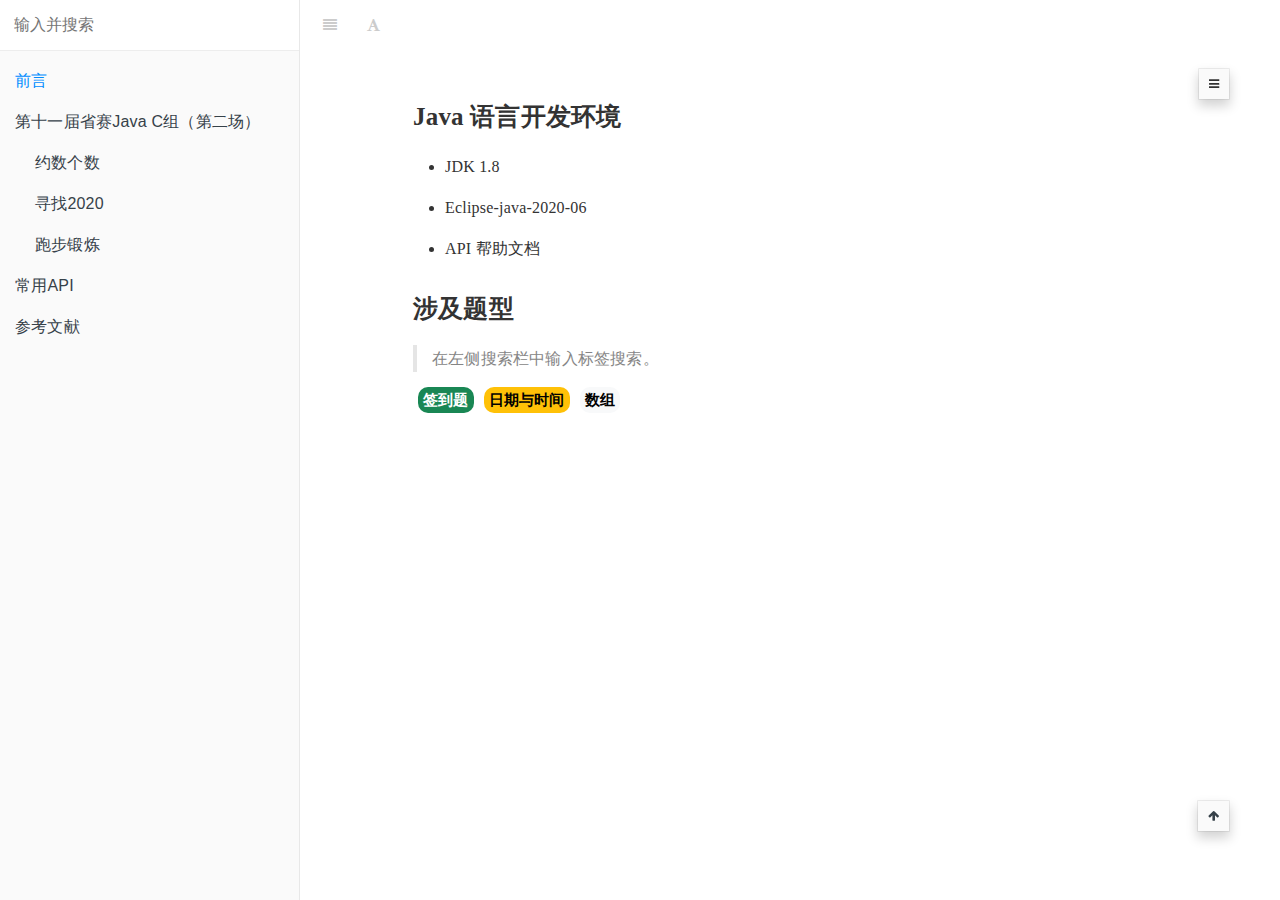
==== commit 49ce6556: "20230224-17-59" ====
--- a/_gitbook/_book/index.html
+++ b/_gitbook/_book/index.html
@@ -222,7 +222,7 @@
     
                                 <section class="normal markdown-section">
                                 
-                                <div id="anchor-navigation-ex-navbar"><i class="fa fa-navicon"></i><ul><li><span class="title-icon "></span><a href="#java-&#x8BED;&#x8A00;&#x5F00;&#x53D1;&#x73AF;&#x5883;"><b></b>Java &#x8BED;&#x8A00;&#x5F00;&#x53D1;&#x73AF;&#x5883;</a></li></ul></div><a href="#java-&#x8BED;&#x8A00;&#x5F00;&#x53D1;&#x73AF;&#x5883;" id="anchorNavigationExGoTop"><i class="fa fa-arrow-up"></i></a><h1 id="java-&#x8BED;&#x8A00;&#x5F00;&#x53D1;&#x73AF;&#x5883;"><a name="java-&#x8BED;&#x8A00;&#x5F00;&#x53D1;&#x73AF;&#x5883;" class="anchor-navigation-ex-anchor" href="#java-&#x8BED;&#x8A00;&#x5F00;&#x53D1;&#x73AF;&#x5883;"><i class="fa fa-link" aria-hidden="true"></i></a>Java &#x8BED;&#x8A00;&#x5F00;&#x53D1;&#x73AF;&#x5883;</h1>
+                                <div id="anchor-navigation-ex-navbar"><i class="fa fa-navicon"></i><ul><li><span class="title-icon "></span><a href="#java-&#x8BED;&#x8A00;&#x5F00;&#x53D1;&#x73AF;&#x5883;"><b></b>Java &#x8BED;&#x8A00;&#x5F00;&#x53D1;&#x73AF;&#x5883;</a></li><li><span class="title-icon "></span><a href="#&#x6D89;&#x53CA;&#x9898;&#x578B;"><b></b>&#x6D89;&#x53CA;&#x9898;&#x578B;</a></li></ul></div><a href="#java-&#x8BED;&#x8A00;&#x5F00;&#x53D1;&#x73AF;&#x5883;" id="anchorNavigationExGoTop"><i class="fa fa-arrow-up"></i></a><h1 id="java-&#x8BED;&#x8A00;&#x5F00;&#x53D1;&#x73AF;&#x5883;"><a name="java-&#x8BED;&#x8A00;&#x5F00;&#x53D1;&#x73AF;&#x5883;" class="anchor-navigation-ex-anchor" href="#java-&#x8BED;&#x8A00;&#x5F00;&#x53D1;&#x73AF;&#x5883;"><i class="fa fa-link" aria-hidden="true"></i></a>Java &#x8BED;&#x8A00;&#x5F00;&#x53D1;&#x73AF;&#x5883;</h1>
 <ul>
 <li><p>JDK 1.8</p>
 </li>
@@ -231,6 +231,11 @@
 <li><p>API &#x5E2E;&#x52A9;&#x6587;&#x6863;</p>
 </li>
 </ul>
+<h1 id="&#x6D89;&#x53CA;&#x9898;&#x578B;"><a name="&#x6D89;&#x53CA;&#x9898;&#x578B;" class="anchor-navigation-ex-anchor" href="#&#x6D89;&#x53CA;&#x9898;&#x578B;"><i class="fa fa-link" aria-hidden="true"></i></a>&#x6D89;&#x53CA;&#x9898;&#x578B;</h1>
+<blockquote>
+<p>&#x5728;&#x5DE6;&#x4FA7;&#x641C;&#x7D22;&#x680F;&#x4E2D;&#x8F93;&#x5165;&#x6807;&#x7B7E;&#x641C;&#x7D22;&#x3002;</p>
+</blockquote>
+<p><span class="tag tag-success">&#x7B7E;&#x5230;&#x9898;</span><span class="tag tag-warning">&#x65E5;&#x671F;&#x4E0E;&#x65F6;&#x95F4;</span><span class="tag tag-light">&#x6570;&#x7EC4;</span></p>
 
                                 
                                 </section>
@@ -266,7 +271,7 @@
     <script>
         var gitbook = gitbook || [];
         gitbook.push(function() {
-            gitbook.page.hasChanged({"page":{"title":"前言","level":"1.1","depth":1,"next":{"title":"第十一届省赛Java C组（第二场）","level":"1.2","depth":1,"ref":"","articles":[{"title":"约数个数","level":"1.2.1","depth":2,"path":"articles/00 第十一届省赛Java C组（第二场）/01 约数个数.md","ref":"articles/00 第十一届省赛Java C组（第二场）/01 约数个数.md","articles":[]},{"title":"寻找2020","level":"1.2.2","depth":2,"path":"articles/00 第十一届省赛Java C组（第二场）/02 寻找2020.md","ref":"articles/00 第十一届省赛Java C组（第二场）/02 寻找2020.md","articles":[]},{"title":"跑步锻炼","level":"1.2.3","depth":2,"path":"articles/00 第十一届省赛Java C组（第二场）/03 跑步锻炼.md","ref":"articles/00 第十一届省赛Java C组（第二场）/03 跑步锻炼.md","articles":[]}]},"dir":"ltr"},"config":{"plugins":["-sharing","anchor-navigation-ex","katex","code","livereload"],"styles":{"website":"styles/website.css"},"pluginsConfig":{"livereload":{},"search":{},"lunr":{"maxIndexSize":1000000,"ignoreSpecialCharacters":false},"code":{"copyButtons":true},"katex":{},"fontsettings":{"theme":"white","family":"sans","size":2},"fontSettings":{"size":2,"family":"serif","theme":"white"},"highlight":{},"anchor-navigation-ex":{"showLevelIcon":false,"mode":"float","pageTop":{"level1Icon":"","level2Icon":"","level3Icon":"","showLevelIcon":false},"showLevel":false,"tocLevel1Icon":"fa fa-hand-o-right","tocLevel2Icon":"fa fa-hand-o-right","tocLevel3Icon":"fa fa-hand-o-right","showGoTop":true,"printLog":false,"multipleH1":false,"multipleH2":false,"associatedWithSummary":true,"multipleH3":false,"float":{"floatIcon":"fa fa-navicon","level1Icon":"","level2Icon":"","level3Icon":"","showLevelIcon":false},"multipleH4":false},"theme-default":{"styles":{"website":"styles/website.css","pdf":"styles/pdf.css","epub":"styles/epub.css","mobi":"styles/mobi.css","ebook":"styles/ebook.css","print":"styles/print.css"},"showLevel":false}},"theme":"default","pdf":{"pageNumbers":true,"fontSize":12,"fontFamily":"Arial","paperSize":"a4","chapterMark":"pagebreak","pageBreaksBefore":"/","margin":{"right":62,"left":62,"top":56,"bottom":56}},"structure":{"langs":"LANGS.md","readme":"README.md","glossary":"GLOSSARY.md","summary":"SUMMARY.md"},"variables":{},"title":"蓝桥杯真题","language":"zh-hans","gitbook":"*"},"file":{"path":"README.md","mtime":"2023-02-23T16:54:51.376Z","type":"markdown"},"gitbook":{"version":"3.2.3","time":"2023-02-23T17:39:58.473Z"},"basePath":".","book":{"language":""}});
+            gitbook.page.hasChanged({"page":{"title":"前言","level":"1.1","depth":1,"next":{"title":"第十一届省赛Java C组（第二场）","level":"1.2","depth":1,"ref":"","articles":[{"title":"约数个数","level":"1.2.1","depth":2,"path":"articles/00 第十一届省赛Java C组（第二场）/01 约数个数.md","ref":"articles/00 第十一届省赛Java C组（第二场）/01 约数个数.md","articles":[]},{"title":"寻找2020","level":"1.2.2","depth":2,"path":"articles/00 第十一届省赛Java C组（第二场）/02 寻找2020.md","ref":"articles/00 第十一届省赛Java C组（第二场）/02 寻找2020.md","articles":[]},{"title":"跑步锻炼","level":"1.2.3","depth":2,"path":"articles/00 第十一届省赛Java C组（第二场）/03 跑步锻炼.md","ref":"articles/00 第十一届省赛Java C组（第二场）/03 跑步锻炼.md","articles":[]}]},"dir":"ltr"},"config":{"plugins":["-sharing","anchor-navigation-ex","katex","code","livereload"],"styles":{"website":"styles/website.css"},"pluginsConfig":{"livereload":{},"search":{},"lunr":{"maxIndexSize":1000000,"ignoreSpecialCharacters":false},"code":{"copyButtons":true},"katex":{},"fontsettings":{"theme":"white","family":"sans","size":2},"fontSettings":{"size":2,"family":"serif","theme":"white"},"highlight":{},"anchor-navigation-ex":{"showLevelIcon":false,"mode":"float","pageTop":{"level1Icon":"","level2Icon":"","level3Icon":"","showLevelIcon":false},"showLevel":false,"tocLevel1Icon":"fa fa-hand-o-right","tocLevel2Icon":"fa fa-hand-o-right","tocLevel3Icon":"fa fa-hand-o-right","showGoTop":true,"printLog":false,"multipleH1":false,"multipleH2":false,"associatedWithSummary":true,"multipleH3":false,"float":{"floatIcon":"fa fa-navicon","level1Icon":"","level2Icon":"","level3Icon":"","showLevelIcon":false},"multipleH4":false},"theme-default":{"styles":{"website":"styles/website.css","pdf":"styles/pdf.css","epub":"styles/epub.css","mobi":"styles/mobi.css","ebook":"styles/ebook.css","print":"styles/print.css"},"showLevel":false}},"theme":"default","pdf":{"pageNumbers":true,"fontSize":12,"fontFamily":"Arial","paperSize":"a4","chapterMark":"pagebreak","pageBreaksBefore":"/","margin":{"right":62,"left":62,"top":56,"bottom":56}},"structure":{"langs":"LANGS.md","readme":"README.md","glossary":"GLOSSARY.md","summary":"SUMMARY.md"},"variables":{},"title":"蓝桥杯真题","language":"zh-hans","gitbook":"*"},"file":{"path":"README.md","mtime":"2023-02-24T09:54:41.512Z","type":"markdown"},"gitbook":{"version":"3.2.3","time":"2023-02-24T09:54:54.139Z"},"basePath":".","book":{"language":""}});
         });
     </script>
 </div>
--- a/_gitbook/_book/styles/website.css
+++ b/_gitbook/_book/styles/website.css
@@ -88,4 +88,57 @@
    font-size: 1rem !important;
 }*/
 
-/* /标题字号 */+/* /标题字号 */
+
+/* 标签 */
+
+.tag {
+	margin: .5rem;
+    padding: .5rem;
+    border-radius: 10px;
+    color: inherit;
+    font-size: 1.5rem;
+    font-weight: bolder;
+}
+
+.tag-primary {
+	background-color: #0D6EFD;
+	color: white;
+}
+
+.tag-secondary {
+	background-color: #6C757D;
+	color: white;
+}
+
+.tag-success {
+	background-color: #198754;
+	color: white;
+}
+
+.tag-danger {
+	background-color: #DC3545;
+	color: white;
+}
+
+.tag-warning {
+	background-color: #FFC107;
+	color: black;
+}
+
+.tag-info {
+	background-color: #0DCAF0;
+	color: black;
+}
+
+.tag-light {
+	background-color: #F8F9FA;
+	color: black;
+}
+
+.tag-dark {
+	background-color: #212529;
+	color: white;
+}
+
+/* /标签 */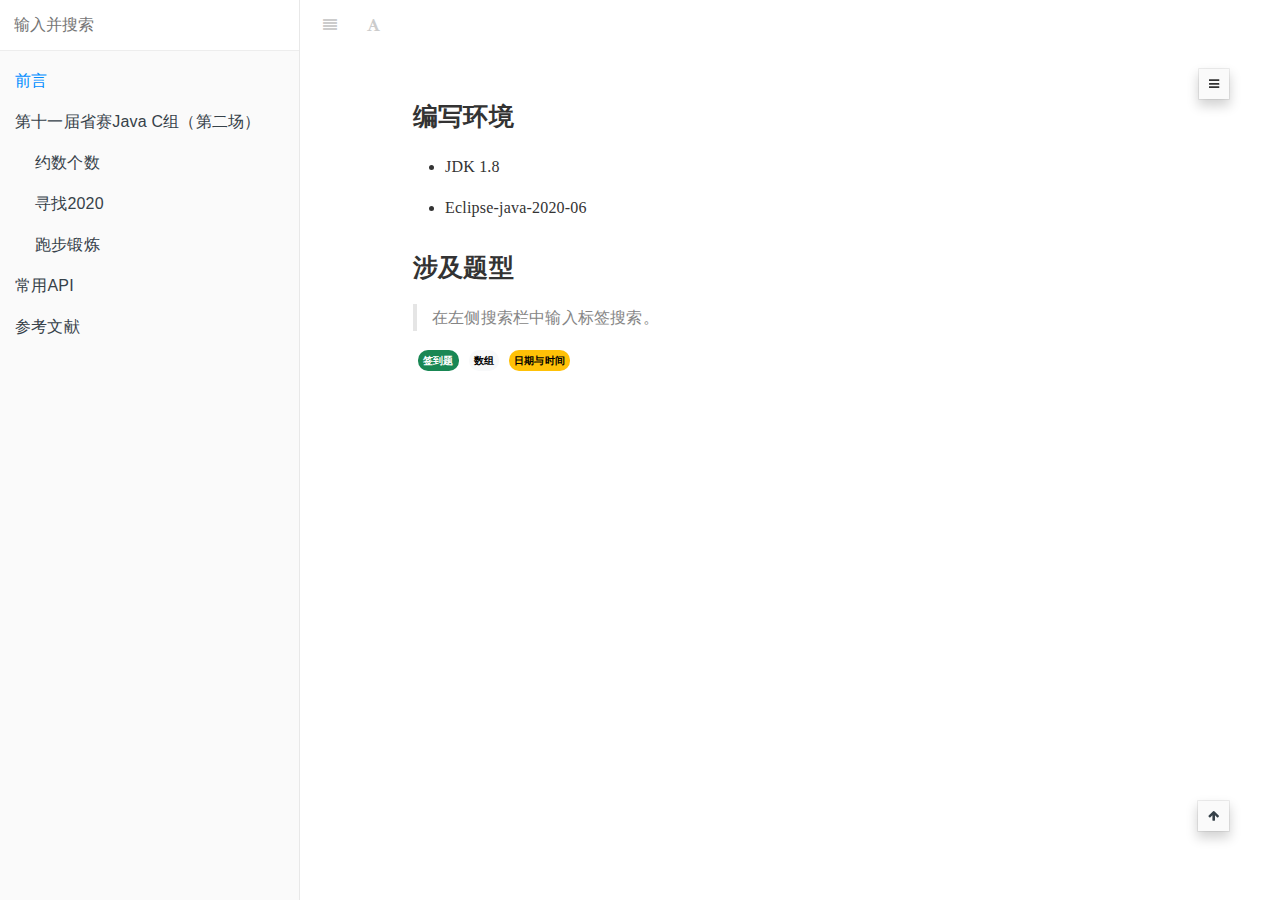
==== commit 17461c00: "20230224-18-42" ====
--- a/_gitbook/_book/index.html
+++ b/_gitbook/_book/index.html
@@ -222,20 +222,18 @@
     
                                 <section class="normal markdown-section">
                                 
-                                <div id="anchor-navigation-ex-navbar"><i class="fa fa-navicon"></i><ul><li><span class="title-icon "></span><a href="#java-&#x8BED;&#x8A00;&#x5F00;&#x53D1;&#x73AF;&#x5883;"><b></b>Java &#x8BED;&#x8A00;&#x5F00;&#x53D1;&#x73AF;&#x5883;</a></li><li><span class="title-icon "></span><a href="#&#x6D89;&#x53CA;&#x9898;&#x578B;"><b></b>&#x6D89;&#x53CA;&#x9898;&#x578B;</a></li></ul></div><a href="#java-&#x8BED;&#x8A00;&#x5F00;&#x53D1;&#x73AF;&#x5883;" id="anchorNavigationExGoTop"><i class="fa fa-arrow-up"></i></a><h1 id="java-&#x8BED;&#x8A00;&#x5F00;&#x53D1;&#x73AF;&#x5883;"><a name="java-&#x8BED;&#x8A00;&#x5F00;&#x53D1;&#x73AF;&#x5883;" class="anchor-navigation-ex-anchor" href="#java-&#x8BED;&#x8A00;&#x5F00;&#x53D1;&#x73AF;&#x5883;"><i class="fa fa-link" aria-hidden="true"></i></a>Java &#x8BED;&#x8A00;&#x5F00;&#x53D1;&#x73AF;&#x5883;</h1>
+                                <div id="anchor-navigation-ex-navbar"><i class="fa fa-navicon"></i><ul><li><span class="title-icon "></span><a href="#&#x7F16;&#x5199;&#x73AF;&#x5883;"><b></b>&#x7F16;&#x5199;&#x73AF;&#x5883;</a></li><li><span class="title-icon "></span><a href="#&#x6D89;&#x53CA;&#x9898;&#x578B;"><b></b>&#x6D89;&#x53CA;&#x9898;&#x578B;</a></li></ul></div><a href="#&#x7F16;&#x5199;&#x73AF;&#x5883;" id="anchorNavigationExGoTop"><i class="fa fa-arrow-up"></i></a><h1 id="&#x7F16;&#x5199;&#x73AF;&#x5883;"><a name="&#x7F16;&#x5199;&#x73AF;&#x5883;" class="anchor-navigation-ex-anchor" href="#&#x7F16;&#x5199;&#x73AF;&#x5883;"><i class="fa fa-link" aria-hidden="true"></i></a>&#x7F16;&#x5199;&#x73AF;&#x5883;</h1>
 <ul>
 <li><p>JDK 1.8</p>
 </li>
 <li><p>Eclipse-java-2020-06</p>
-</li>
-<li><p>API &#x5E2E;&#x52A9;&#x6587;&#x6863;</p>
 </li>
 </ul>
 <h1 id="&#x6D89;&#x53CA;&#x9898;&#x578B;"><a name="&#x6D89;&#x53CA;&#x9898;&#x578B;" class="anchor-navigation-ex-anchor" href="#&#x6D89;&#x53CA;&#x9898;&#x578B;"><i class="fa fa-link" aria-hidden="true"></i></a>&#x6D89;&#x53CA;&#x9898;&#x578B;</h1>
 <blockquote>
 <p>&#x5728;&#x5DE6;&#x4FA7;&#x641C;&#x7D22;&#x680F;&#x4E2D;&#x8F93;&#x5165;&#x6807;&#x7B7E;&#x641C;&#x7D22;&#x3002;</p>
 </blockquote>
-<p><span class="tag tag-success">&#x7B7E;&#x5230;&#x9898;</span><span class="tag tag-warning">&#x65E5;&#x671F;&#x4E0E;&#x65F6;&#x95F4;</span><span class="tag tag-light">&#x6570;&#x7EC4;</span></p>
+<p><span class="tag tag-success">&#x7B7E;&#x5230;&#x9898;</span><span class="tag tag-light">&#x6570;&#x7EC4;</span><span class="tag tag-warning">&#x65E5;&#x671F;&#x4E0E;&#x65F6;&#x95F4;</span></p>
 
                                 
                                 </section>
@@ -271,7 +269,7 @@
     <script>
         var gitbook = gitbook || [];
         gitbook.push(function() {
-            gitbook.page.hasChanged({"page":{"title":"前言","level":"1.1","depth":1,"next":{"title":"第十一届省赛Java C组（第二场）","level":"1.2","depth":1,"ref":"","articles":[{"title":"约数个数","level":"1.2.1","depth":2,"path":"articles/00 第十一届省赛Java C组（第二场）/01 约数个数.md","ref":"articles/00 第十一届省赛Java C组（第二场）/01 约数个数.md","articles":[]},{"title":"寻找2020","level":"1.2.2","depth":2,"path":"articles/00 第十一届省赛Java C组（第二场）/02 寻找2020.md","ref":"articles/00 第十一届省赛Java C组（第二场）/02 寻找2020.md","articles":[]},{"title":"跑步锻炼","level":"1.2.3","depth":2,"path":"articles/00 第十一届省赛Java C组（第二场）/03 跑步锻炼.md","ref":"articles/00 第十一届省赛Java C组（第二场）/03 跑步锻炼.md","articles":[]}]},"dir":"ltr"},"config":{"plugins":["-sharing","anchor-navigation-ex","katex","code","livereload"],"styles":{"website":"styles/website.css"},"pluginsConfig":{"livereload":{},"search":{},"lunr":{"maxIndexSize":1000000,"ignoreSpecialCharacters":false},"code":{"copyButtons":true},"katex":{},"fontsettings":{"theme":"white","family":"sans","size":2},"fontSettings":{"size":2,"family":"serif","theme":"white"},"highlight":{},"anchor-navigation-ex":{"showLevelIcon":false,"mode":"float","pageTop":{"level1Icon":"","level2Icon":"","level3Icon":"","showLevelIcon":false},"showLevel":false,"tocLevel1Icon":"fa fa-hand-o-right","tocLevel2Icon":"fa fa-hand-o-right","tocLevel3Icon":"fa fa-hand-o-right","showGoTop":true,"printLog":false,"multipleH1":false,"multipleH2":false,"associatedWithSummary":true,"multipleH3":false,"float":{"floatIcon":"fa fa-navicon","level1Icon":"","level2Icon":"","level3Icon":"","showLevelIcon":false},"multipleH4":false},"theme-default":{"styles":{"website":"styles/website.css","pdf":"styles/pdf.css","epub":"styles/epub.css","mobi":"styles/mobi.css","ebook":"styles/ebook.css","print":"styles/print.css"},"showLevel":false}},"theme":"default","pdf":{"pageNumbers":true,"fontSize":12,"fontFamily":"Arial","paperSize":"a4","chapterMark":"pagebreak","pageBreaksBefore":"/","margin":{"right":62,"left":62,"top":56,"bottom":56}},"structure":{"langs":"LANGS.md","readme":"README.md","glossary":"GLOSSARY.md","summary":"SUMMARY.md"},"variables":{},"title":"蓝桥杯真题","language":"zh-hans","gitbook":"*"},"file":{"path":"README.md","mtime":"2023-02-24T09:54:41.512Z","type":"markdown"},"gitbook":{"version":"3.2.3","time":"2023-02-24T09:54:54.139Z"},"basePath":".","book":{"language":""}});
+            gitbook.page.hasChanged({"page":{"title":"前言","level":"1.1","depth":1,"next":{"title":"第十一届省赛Java C组（第二场）","level":"1.2","depth":1,"ref":"","articles":[{"title":"约数个数","level":"1.2.1","depth":2,"path":"articles/00 第十一届省赛Java C组（第二场）/01 约数个数.md","ref":"articles/00 第十一届省赛Java C组（第二场）/01 约数个数.md","articles":[]},{"title":"寻找2020","level":"1.2.2","depth":2,"path":"articles/00 第十一届省赛Java C组（第二场）/02 寻找2020.md","ref":"articles/00 第十一届省赛Java C组（第二场）/02 寻找2020.md","articles":[]},{"title":"跑步锻炼","level":"1.2.3","depth":2,"path":"articles/00 第十一届省赛Java C组（第二场）/03 跑步锻炼.md","ref":"articles/00 第十一届省赛Java C组（第二场）/03 跑步锻炼.md","articles":[]}]},"dir":"ltr"},"config":{"plugins":["-sharing","anchor-navigation-ex","katex","code","livereload"],"styles":{"website":"styles/website.css"},"pluginsConfig":{"livereload":{},"search":{},"lunr":{"maxIndexSize":1000000,"ignoreSpecialCharacters":false},"code":{"copyButtons":true},"katex":{},"fontsettings":{"theme":"white","family":"sans","size":2},"fontSettings":{"size":2,"family":"serif","theme":"white"},"highlight":{},"anchor-navigation-ex":{"showLevelIcon":false,"mode":"float","pageTop":{"level1Icon":"","level2Icon":"","level3Icon":"","showLevelIcon":false},"showLevel":false,"tocLevel1Icon":"fa fa-hand-o-right","tocLevel2Icon":"fa fa-hand-o-right","tocLevel3Icon":"fa fa-hand-o-right","showGoTop":true,"printLog":false,"multipleH1":false,"multipleH2":false,"associatedWithSummary":true,"multipleH3":false,"float":{"floatIcon":"fa fa-navicon","level1Icon":"","level2Icon":"","level3Icon":"","showLevelIcon":false},"multipleH4":false},"theme-default":{"styles":{"website":"styles/website.css","pdf":"styles/pdf.css","epub":"styles/epub.css","mobi":"styles/mobi.css","ebook":"styles/ebook.css","print":"styles/print.css"},"showLevel":false}},"theme":"default","pdf":{"pageNumbers":true,"fontSize":12,"fontFamily":"Arial","paperSize":"a4","chapterMark":"pagebreak","pageBreaksBefore":"/","margin":{"right":62,"left":62,"top":56,"bottom":56}},"structure":{"langs":"LANGS.md","readme":"README.md","glossary":"GLOSSARY.md","summary":"SUMMARY.md"},"variables":{},"title":"蓝桥杯真题","language":"zh-hans","gitbook":"*"},"file":{"path":"README.md","mtime":"2023-02-24T10:31:45.832Z","type":"markdown"},"gitbook":{"version":"3.2.3","time":"2023-02-24T10:40:53.913Z"},"basePath":".","book":{"language":""}});
         });
     </script>
 </div>
--- a/_gitbook/_book/styles/website.css
+++ b/_gitbook/_book/styles/website.css
@@ -92,12 +92,19 @@
 
 /* 标签 */
 
+.tag-container {
+	display: flex;
+	align-items: center;
+	justify-content: center;
+	flex-wrap: wrap;
+}
+
 .tag {
 	margin: .5rem;
     padding: .5rem;
     border-radius: 10px;
     color: inherit;
-    font-size: 1.5rem;
+    font-size: 1rem;
     font-weight: bolder;
 }
 
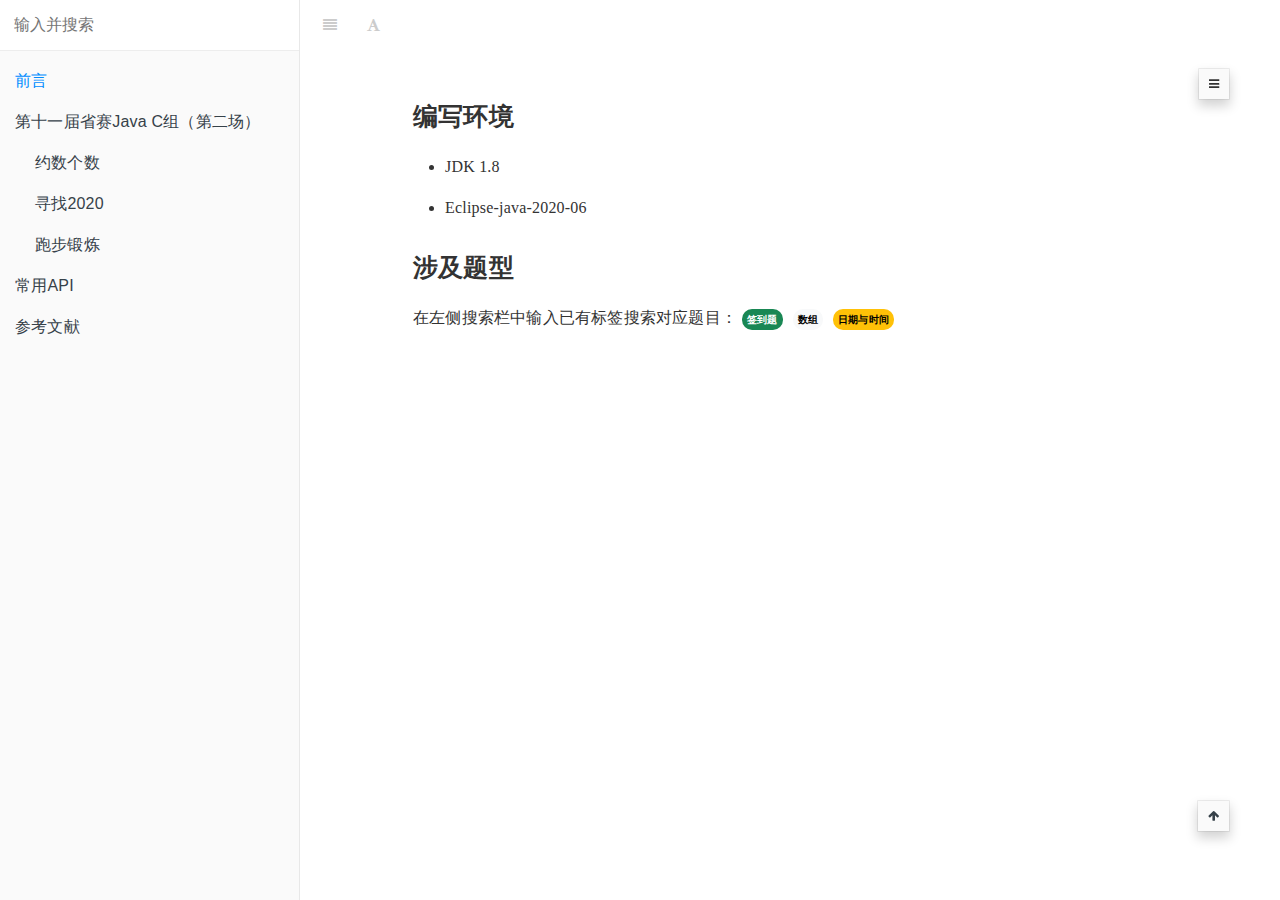
==== commit 0fe15ac7: "20230307-17-23" ====
--- a/_gitbook/_book/index.html
+++ b/_gitbook/_book/index.html
@@ -230,10 +230,7 @@
 </li>
 </ul>
 <h1 id="&#x6D89;&#x53CA;&#x9898;&#x578B;"><a name="&#x6D89;&#x53CA;&#x9898;&#x578B;" class="anchor-navigation-ex-anchor" href="#&#x6D89;&#x53CA;&#x9898;&#x578B;"><i class="fa fa-link" aria-hidden="true"></i></a>&#x6D89;&#x53CA;&#x9898;&#x578B;</h1>
-<blockquote>
-<p>&#x5728;&#x5DE6;&#x4FA7;&#x641C;&#x7D22;&#x680F;&#x4E2D;&#x8F93;&#x5165;&#x6807;&#x7B7E;&#x641C;&#x7D22;&#x3002;</p>
-</blockquote>
-<p><span class="tag tag-success">&#x7B7E;&#x5230;&#x9898;</span><span class="tag tag-light">&#x6570;&#x7EC4;</span><span class="tag tag-warning">&#x65E5;&#x671F;&#x4E0E;&#x65F6;&#x95F4;</span></p>
+<p>&#x5728;&#x5DE6;&#x4FA7;&#x641C;&#x7D22;&#x680F;&#x4E2D;&#x8F93;&#x5165;&#x5DF2;&#x6709;&#x6807;&#x7B7E;&#x641C;&#x7D22;&#x5BF9;&#x5E94;&#x9898;&#x76EE;&#xFF1A;<span class="tag tag-success">&#x7B7E;&#x5230;&#x9898;</span><span class="tag tag-light">&#x6570;&#x7EC4;</span><span class="tag tag-warning">&#x65E5;&#x671F;&#x4E0E;&#x65F6;&#x95F4;</span></p>
 
                                 
                                 </section>
@@ -269,7 +266,7 @@
     <script>
         var gitbook = gitbook || [];
         gitbook.push(function() {
-            gitbook.page.hasChanged({"page":{"title":"前言","level":"1.1","depth":1,"next":{"title":"第十一届省赛Java C组（第二场）","level":"1.2","depth":1,"ref":"","articles":[{"title":"约数个数","level":"1.2.1","depth":2,"path":"articles/00 第十一届省赛Java C组（第二场）/01 约数个数.md","ref":"articles/00 第十一届省赛Java C组（第二场）/01 约数个数.md","articles":[]},{"title":"寻找2020","level":"1.2.2","depth":2,"path":"articles/00 第十一届省赛Java C组（第二场）/02 寻找2020.md","ref":"articles/00 第十一届省赛Java C组（第二场）/02 寻找2020.md","articles":[]},{"title":"跑步锻炼","level":"1.2.3","depth":2,"path":"articles/00 第十一届省赛Java C组（第二场）/03 跑步锻炼.md","ref":"articles/00 第十一届省赛Java C组（第二场）/03 跑步锻炼.md","articles":[]}]},"dir":"ltr"},"config":{"plugins":["-sharing","anchor-navigation-ex","katex","code","livereload"],"styles":{"website":"styles/website.css"},"pluginsConfig":{"livereload":{},"search":{},"lunr":{"maxIndexSize":1000000,"ignoreSpecialCharacters":false},"code":{"copyButtons":true},"katex":{},"fontsettings":{"theme":"white","family":"sans","size":2},"fontSettings":{"size":2,"family":"serif","theme":"white"},"highlight":{},"anchor-navigation-ex":{"showLevelIcon":false,"mode":"float","pageTop":{"level1Icon":"","level2Icon":"","level3Icon":"","showLevelIcon":false},"showLevel":false,"tocLevel1Icon":"fa fa-hand-o-right","tocLevel2Icon":"fa fa-hand-o-right","tocLevel3Icon":"fa fa-hand-o-right","showGoTop":true,"printLog":false,"multipleH1":false,"multipleH2":false,"associatedWithSummary":true,"multipleH3":false,"float":{"floatIcon":"fa fa-navicon","level1Icon":"","level2Icon":"","level3Icon":"","showLevelIcon":false},"multipleH4":false},"theme-default":{"styles":{"website":"styles/website.css","pdf":"styles/pdf.css","epub":"styles/epub.css","mobi":"styles/mobi.css","ebook":"styles/ebook.css","print":"styles/print.css"},"showLevel":false}},"theme":"default","pdf":{"pageNumbers":true,"fontSize":12,"fontFamily":"Arial","paperSize":"a4","chapterMark":"pagebreak","pageBreaksBefore":"/","margin":{"right":62,"left":62,"top":56,"bottom":56}},"structure":{"langs":"LANGS.md","readme":"README.md","glossary":"GLOSSARY.md","summary":"SUMMARY.md"},"variables":{},"title":"蓝桥杯真题","language":"zh-hans","gitbook":"*"},"file":{"path":"README.md","mtime":"2023-02-24T10:31:45.832Z","type":"markdown"},"gitbook":{"version":"3.2.3","time":"2023-02-24T10:40:53.913Z"},"basePath":".","book":{"language":""}});
+            gitbook.page.hasChanged({"page":{"title":"前言","level":"1.1","depth":1,"next":{"title":"第十一届省赛Java C组（第二场）","level":"1.2","depth":1,"ref":"","articles":[{"title":"约数个数","level":"1.2.1","depth":2,"path":"articles/00 第十一届省赛Java C组（第二场）/01 约数个数.md","ref":"articles/00 第十一届省赛Java C组（第二场）/01 约数个数.md","articles":[]},{"title":"寻找2020","level":"1.2.2","depth":2,"path":"articles/00 第十一届省赛Java C组（第二场）/02 寻找2020.md","ref":"articles/00 第十一届省赛Java C组（第二场）/02 寻找2020.md","articles":[]},{"title":"跑步锻炼","level":"1.2.3","depth":2,"path":"articles/00 第十一届省赛Java C组（第二场）/03 跑步锻炼.md","ref":"articles/00 第十一届省赛Java C组（第二场）/03 跑步锻炼.md","articles":[]}]},"dir":"ltr"},"config":{"plugins":["-sharing","anchor-navigation-ex","katex","code"],"styles":{"website":"styles/website.css"},"pluginsConfig":{"search":{},"lunr":{"maxIndexSize":1000000,"ignoreSpecialCharacters":false},"code":{"copyButtons":true},"katex":{},"fontsettings":{"theme":"white","family":"sans","size":2},"fontSettings":{"size":2,"family":"serif","theme":"white"},"highlight":{},"anchor-navigation-ex":{"showLevelIcon":false,"mode":"float","pageTop":{"level1Icon":"","level2Icon":"","level3Icon":"","showLevelIcon":false},"showLevel":false,"tocLevel1Icon":"fa fa-hand-o-right","tocLevel2Icon":"fa fa-hand-o-right","tocLevel3Icon":"fa fa-hand-o-right","showGoTop":true,"printLog":false,"multipleH1":false,"multipleH2":false,"associatedWithSummary":true,"multipleH3":false,"float":{"floatIcon":"fa fa-navicon","level1Icon":"","level2Icon":"","level3Icon":"","showLevelIcon":false},"multipleH4":false},"theme-default":{"styles":{"website":"styles/website.css","pdf":"styles/pdf.css","epub":"styles/epub.css","mobi":"styles/mobi.css","ebook":"styles/ebook.css","print":"styles/print.css"},"showLevel":false}},"theme":"default","pdf":{"pageNumbers":true,"fontSize":12,"fontFamily":"Arial","paperSize":"a4","chapterMark":"pagebreak","pageBreaksBefore":"/","margin":{"right":62,"left":62,"top":56,"bottom":56}},"structure":{"langs":"LANGS.md","readme":"README.md","glossary":"GLOSSARY.md","summary":"SUMMARY.md"},"variables":{},"title":"蓝桥杯真题","language":"zh-hans","gitbook":"*"},"file":{"path":"README.md","mtime":"2023-03-07T09:16:48.295Z","type":"markdown"},"gitbook":{"version":"3.2.3","time":"2023-03-07T09:23:00.951Z"},"basePath":".","book":{"language":""}});
         });
     </script>
 </div>
@@ -283,10 +280,6 @@
         
     
         
-        <script src="gitbook/gitbook-plugin-livereload/plugin.js"></script>
-        
-    
-        
         <script src="gitbook/gitbook-plugin-search/search-engine.js"></script>
         
     
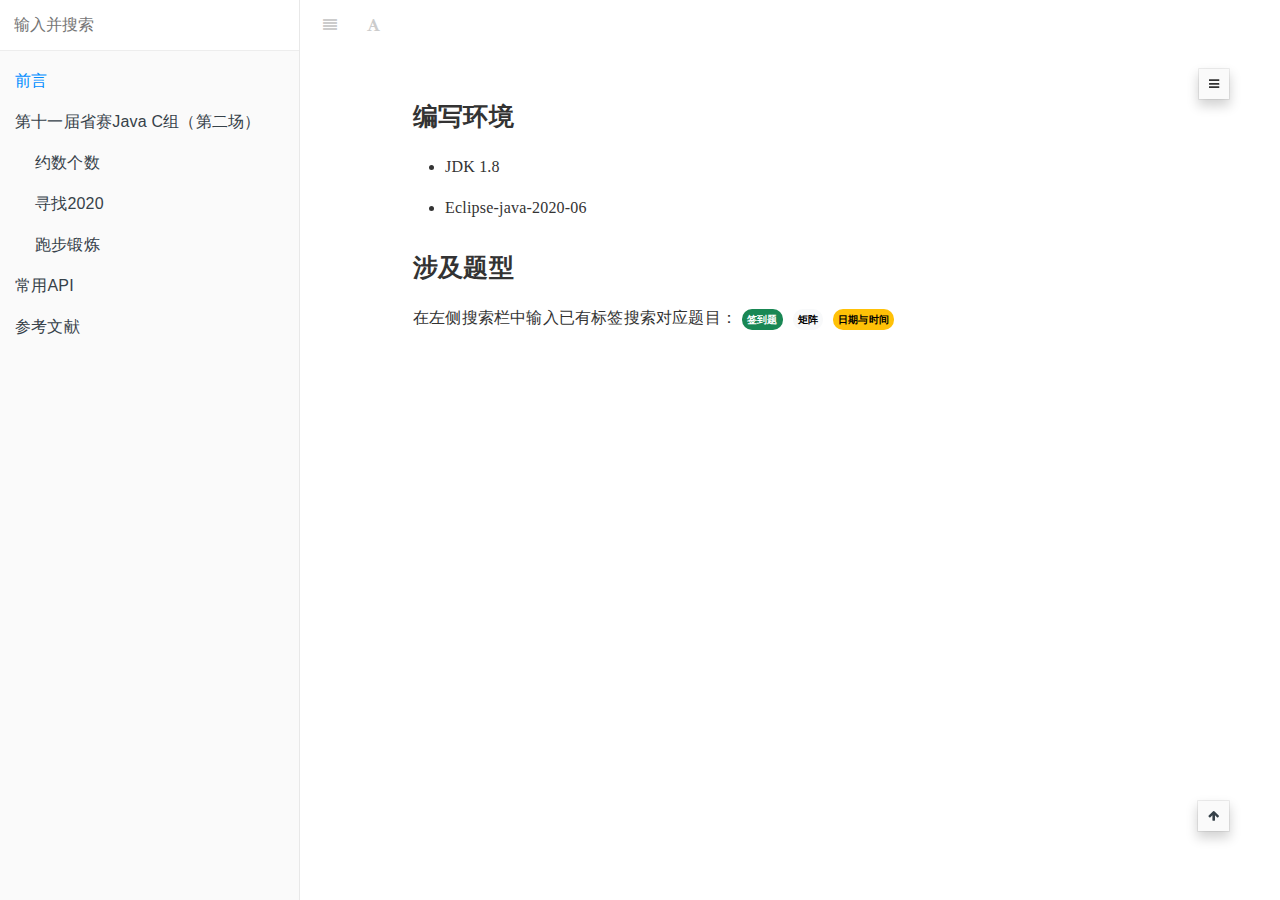
==== commit 492cd9d8: "20230311-1-37" ====
--- a/_gitbook/_book/index.html
+++ b/_gitbook/_book/index.html
@@ -230,7 +230,7 @@
 </li>
 </ul>
 <h1 id="&#x6D89;&#x53CA;&#x9898;&#x578B;"><a name="&#x6D89;&#x53CA;&#x9898;&#x578B;" class="anchor-navigation-ex-anchor" href="#&#x6D89;&#x53CA;&#x9898;&#x578B;"><i class="fa fa-link" aria-hidden="true"></i></a>&#x6D89;&#x53CA;&#x9898;&#x578B;</h1>
-<p>&#x5728;&#x5DE6;&#x4FA7;&#x641C;&#x7D22;&#x680F;&#x4E2D;&#x8F93;&#x5165;&#x5DF2;&#x6709;&#x6807;&#x7B7E;&#x641C;&#x7D22;&#x5BF9;&#x5E94;&#x9898;&#x76EE;&#xFF1A;<span class="tag tag-success">&#x7B7E;&#x5230;&#x9898;</span><span class="tag tag-light">&#x6570;&#x7EC4;</span><span class="tag tag-warning">&#x65E5;&#x671F;&#x4E0E;&#x65F6;&#x95F4;</span></p>
+<p>&#x5728;&#x5DE6;&#x4FA7;&#x641C;&#x7D22;&#x680F;&#x4E2D;&#x8F93;&#x5165;&#x5DF2;&#x6709;&#x6807;&#x7B7E;&#x641C;&#x7D22;&#x5BF9;&#x5E94;&#x9898;&#x76EE;&#xFF1A;<span class="tag tag-success">&#x7B7E;&#x5230;&#x9898;</span><span class="tag tag-light">&#x77E9;&#x9635;</span><span class="tag tag-warning">&#x65E5;&#x671F;&#x4E0E;&#x65F6;&#x95F4;</span></p>
 
                                 
                                 </section>
@@ -266,7 +266,7 @@
     <script>
         var gitbook = gitbook || [];
         gitbook.push(function() {
-            gitbook.page.hasChanged({"page":{"title":"前言","level":"1.1","depth":1,"next":{"title":"第十一届省赛Java C组（第二场）","level":"1.2","depth":1,"ref":"","articles":[{"title":"约数个数","level":"1.2.1","depth":2,"path":"articles/00 第十一届省赛Java C组（第二场）/01 约数个数.md","ref":"articles/00 第十一届省赛Java C组（第二场）/01 约数个数.md","articles":[]},{"title":"寻找2020","level":"1.2.2","depth":2,"path":"articles/00 第十一届省赛Java C组（第二场）/02 寻找2020.md","ref":"articles/00 第十一届省赛Java C组（第二场）/02 寻找2020.md","articles":[]},{"title":"跑步锻炼","level":"1.2.3","depth":2,"path":"articles/00 第十一届省赛Java C组（第二场）/03 跑步锻炼.md","ref":"articles/00 第十一届省赛Java C组（第二场）/03 跑步锻炼.md","articles":[]}]},"dir":"ltr"},"config":{"plugins":["-sharing","anchor-navigation-ex","katex","code"],"styles":{"website":"styles/website.css"},"pluginsConfig":{"search":{},"lunr":{"maxIndexSize":1000000,"ignoreSpecialCharacters":false},"code":{"copyButtons":true},"katex":{},"fontsettings":{"theme":"white","family":"sans","size":2},"fontSettings":{"size":2,"family":"serif","theme":"white"},"highlight":{},"anchor-navigation-ex":{"showLevelIcon":false,"mode":"float","pageTop":{"level1Icon":"","level2Icon":"","level3Icon":"","showLevelIcon":false},"showLevel":false,"tocLevel1Icon":"fa fa-hand-o-right","tocLevel2Icon":"fa fa-hand-o-right","tocLevel3Icon":"fa fa-hand-o-right","showGoTop":true,"printLog":false,"multipleH1":false,"multipleH2":false,"associatedWithSummary":true,"multipleH3":false,"float":{"floatIcon":"fa fa-navicon","level1Icon":"","level2Icon":"","level3Icon":"","showLevelIcon":false},"multipleH4":false},"theme-default":{"styles":{"website":"styles/website.css","pdf":"styles/pdf.css","epub":"styles/epub.css","mobi":"styles/mobi.css","ebook":"styles/ebook.css","print":"styles/print.css"},"showLevel":false}},"theme":"default","pdf":{"pageNumbers":true,"fontSize":12,"fontFamily":"Arial","paperSize":"a4","chapterMark":"pagebreak","pageBreaksBefore":"/","margin":{"right":62,"left":62,"top":56,"bottom":56}},"structure":{"langs":"LANGS.md","readme":"README.md","glossary":"GLOSSARY.md","summary":"SUMMARY.md"},"variables":{},"title":"蓝桥杯真题","language":"zh-hans","gitbook":"*"},"file":{"path":"README.md","mtime":"2023-03-07T09:16:48.295Z","type":"markdown"},"gitbook":{"version":"3.2.3","time":"2023-03-07T09:23:00.951Z"},"basePath":".","book":{"language":""}});
+            gitbook.page.hasChanged({"page":{"title":"前言","level":"1.1","depth":1,"next":{"title":"第十一届省赛Java C组（第二场）","level":"1.2","depth":1,"ref":"","articles":[{"title":"约数个数","level":"1.2.1","depth":2,"path":"articles/00 第十一届省赛Java C组（第二场）/01 约数个数.md","ref":"articles/00 第十一届省赛Java C组（第二场）/01 约数个数.md","articles":[]},{"title":"寻找2020","level":"1.2.2","depth":2,"path":"articles/00 第十一届省赛Java C组（第二场）/02 寻找2020.md","ref":"articles/00 第十一届省赛Java C组（第二场）/02 寻找2020.md","articles":[]},{"title":"跑步锻炼","level":"1.2.3","depth":2,"path":"articles/00 第十一届省赛Java C组（第二场）/03 跑步锻炼.md","ref":"articles/00 第十一届省赛Java C组（第二场）/03 跑步锻炼.md","articles":[]}]},"dir":"ltr"},"config":{"plugins":["-sharing","anchor-navigation-ex","katex","code","livereload"],"styles":{"website":"styles/website.css"},"pluginsConfig":{"livereload":{},"search":{},"lunr":{"maxIndexSize":1000000,"ignoreSpecialCharacters":false},"code":{"copyButtons":true},"katex":{},"fontsettings":{"theme":"white","family":"sans","size":2},"fontSettings":{"size":2,"family":"serif","theme":"white"},"highlight":{},"anchor-navigation-ex":{"showLevelIcon":false,"mode":"float","pageTop":{"level1Icon":"","level2Icon":"","level3Icon":"","showLevelIcon":false},"showLevel":false,"tocLevel1Icon":"fa fa-hand-o-right","tocLevel2Icon":"fa fa-hand-o-right","tocLevel3Icon":"fa fa-hand-o-right","showGoTop":true,"printLog":false,"multipleH1":false,"multipleH2":false,"associatedWithSummary":true,"multipleH3":false,"float":{"floatIcon":"fa fa-navicon","level1Icon":"","level2Icon":"","level3Icon":"","showLevelIcon":false},"multipleH4":false},"theme-default":{"styles":{"website":"styles/website.css","pdf":"styles/pdf.css","epub":"styles/epub.css","mobi":"styles/mobi.css","ebook":"styles/ebook.css","print":"styles/print.css"},"showLevel":false}},"theme":"default","pdf":{"pageNumbers":true,"fontSize":12,"fontFamily":"Arial","paperSize":"a4","chapterMark":"pagebreak","pageBreaksBefore":"/","margin":{"right":62,"left":62,"top":56,"bottom":56}},"structure":{"langs":"LANGS.md","readme":"README.md","glossary":"GLOSSARY.md","summary":"SUMMARY.md"},"variables":{},"title":"蓝桥杯真题","language":"zh-hans","gitbook":"*"},"file":{"path":"README.md","mtime":"2023-03-09T07:54:56.082Z","type":"markdown"},"gitbook":{"version":"3.2.3","time":"2023-03-10T17:36:51.483Z"},"basePath":".","book":{"language":""}});
         });
     </script>
 </div>
@@ -280,6 +280,10 @@
         
     
         
+        <script src="gitbook/gitbook-plugin-livereload/plugin.js"></script>
+        
+    
+        
         <script src="gitbook/gitbook-plugin-search/search-engine.js"></script>
         
     
